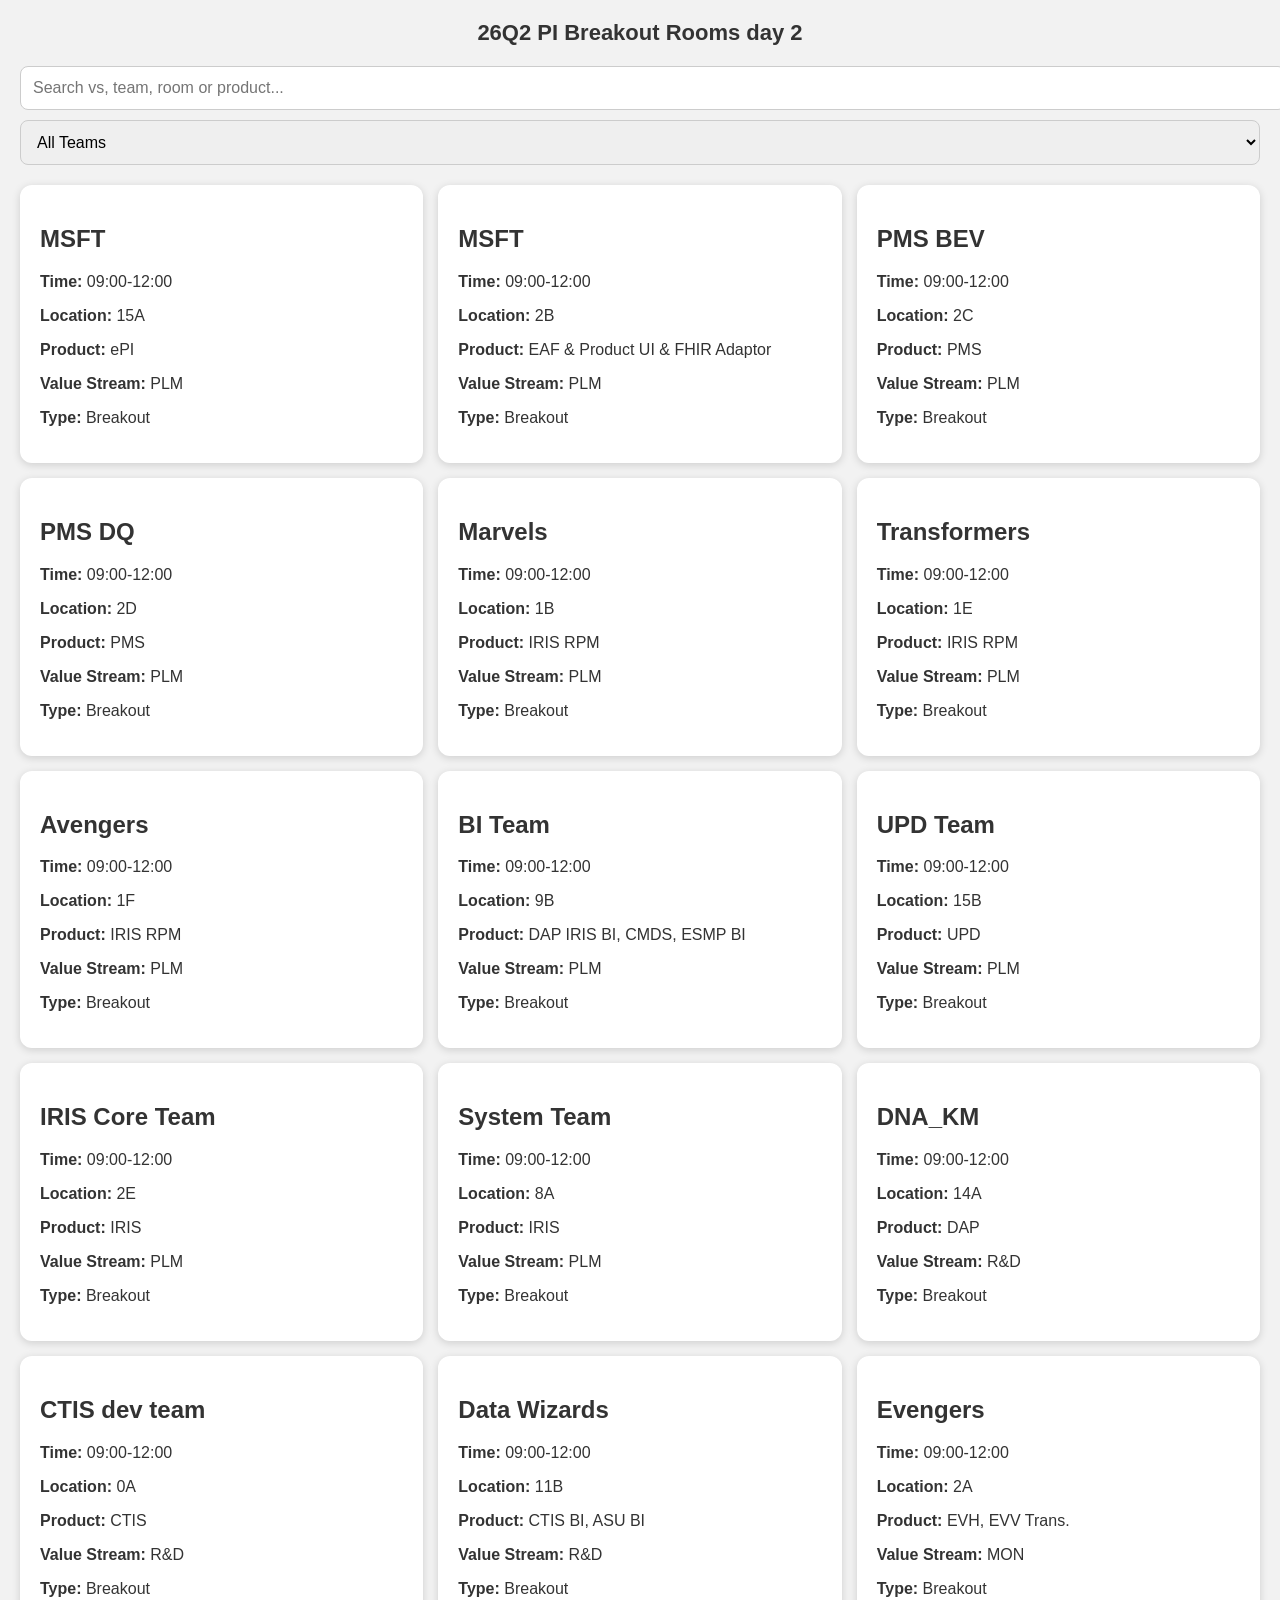
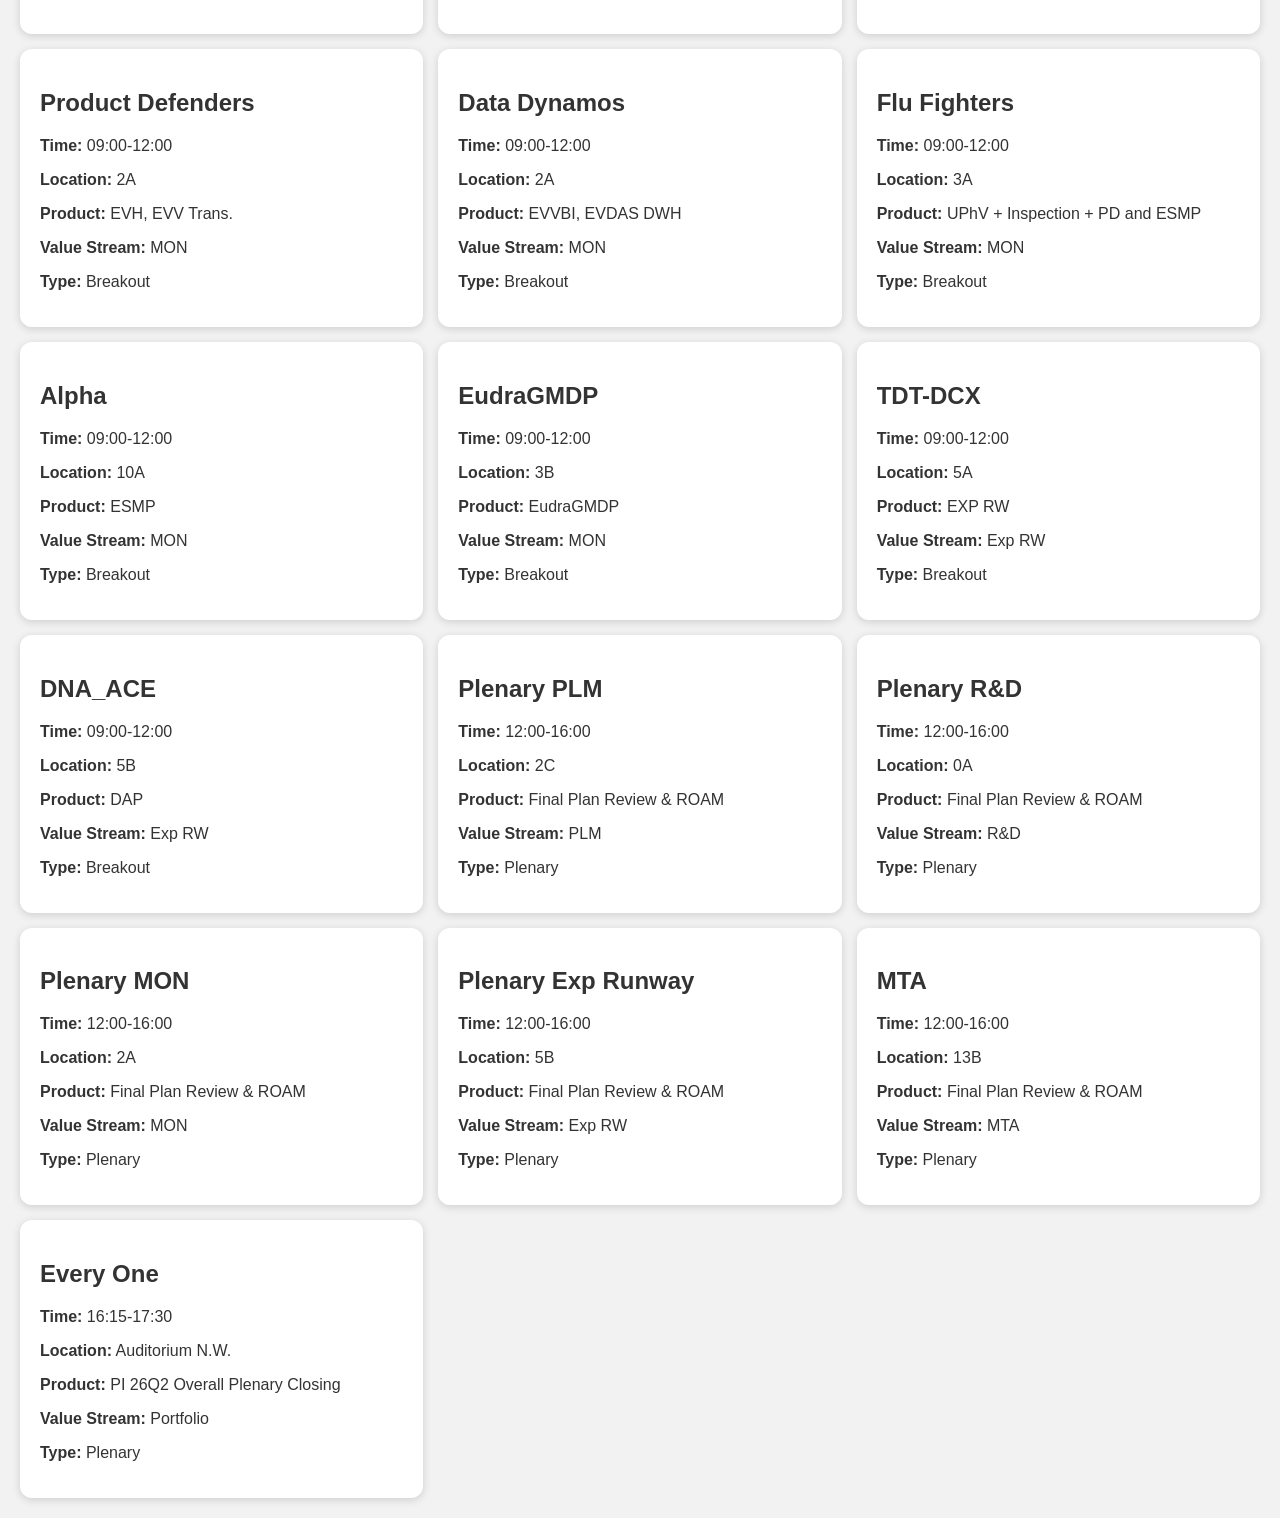
==== index.html @ efa66d66 "Update index.html" ====
<!DOCTYPE html>
<html lang="en">
<head>
  <meta charset="UTF-8" />
  <meta name="viewport" content="width=device-width, initial-scale=1.0" />
  <title>PI Planning Breakout Rooms</title>
  <link rel="stylesheet" href="styles.css" />
</head>
<body>
  <h1>26Q2 PI Breakout Rooms day 2</h1>

  <div class="controls">
    <input id="searchInput" type="text" placeholder="Search vs, team, room or product..." />
    <select id="teamFilter">
      <option value="">All Teams</option>
    </select>
  </div>

  <div id="rooms-container" class="rooms"></div>

  <script src="script.js"></script>
</body>
</html>
---- styles.css ----
body {
  font-family: Arial, sans-serif;
  margin: 20px;
  background: #f2f2f2;
  color: #333;
}

h1 {
  text-align: center;
  margin-bottom: 20px;
  font-size: 22px;
}

/* Controls */
.controls {
  display: flex;
  flex-direction: column;
  gap: 10px;
  margin-bottom: 20px;
}

input, select {
  padding: 12px;
  border-radius: 8px;
  border: 1px solid #ccc;
  font-size: 16px;
  width: 100%;
}

/* Responsive grid */
.rooms {
  display: grid;
  grid-template-columns: 1fr;
  gap: 15px;
}

@media (min-width: 600px) {
  .rooms {
    grid-template-columns: repeat(2, 1fr);
  }
}

@media (min-width: 900px) {
  .rooms {
    grid-template-columns: repeat(3, 1fr);
  }
}

/* Room Card */
.room-card {
  background: white;
  padding: 20px;
  border-radius: 12px;
  box-shadow: 0px 2px 8px rgba(0,0,0,0.15);

  /* Animation setup */
  opacity: 0;
  transform: translateY(10px);
  animation: fadeIn 0.4s ease-out forwards;

  transition: transform 0.25s ease, box-shadow 0.25s ease;
}

/* Hover micro-interaction on desktop */
@media (hover: hover) {
  .room-card:hover {
    transform: translateY(-5px) scale(1.02);
    box-shadow: 0px 6px 18px rgba(0,0,0,0.18);
  }
}

/* Animations */
@keyframes fadeIn {
  to {
    opacity: 1;
    transform: translateY(0);
  }
}

/* Fade out class (JS toggles this) */
.fade-out {
  opacity: 0 !important;
  transform: translateY(10px) !important;
  transition: opacity 0.25s ease-out, transform 0.25s ease-out;
}
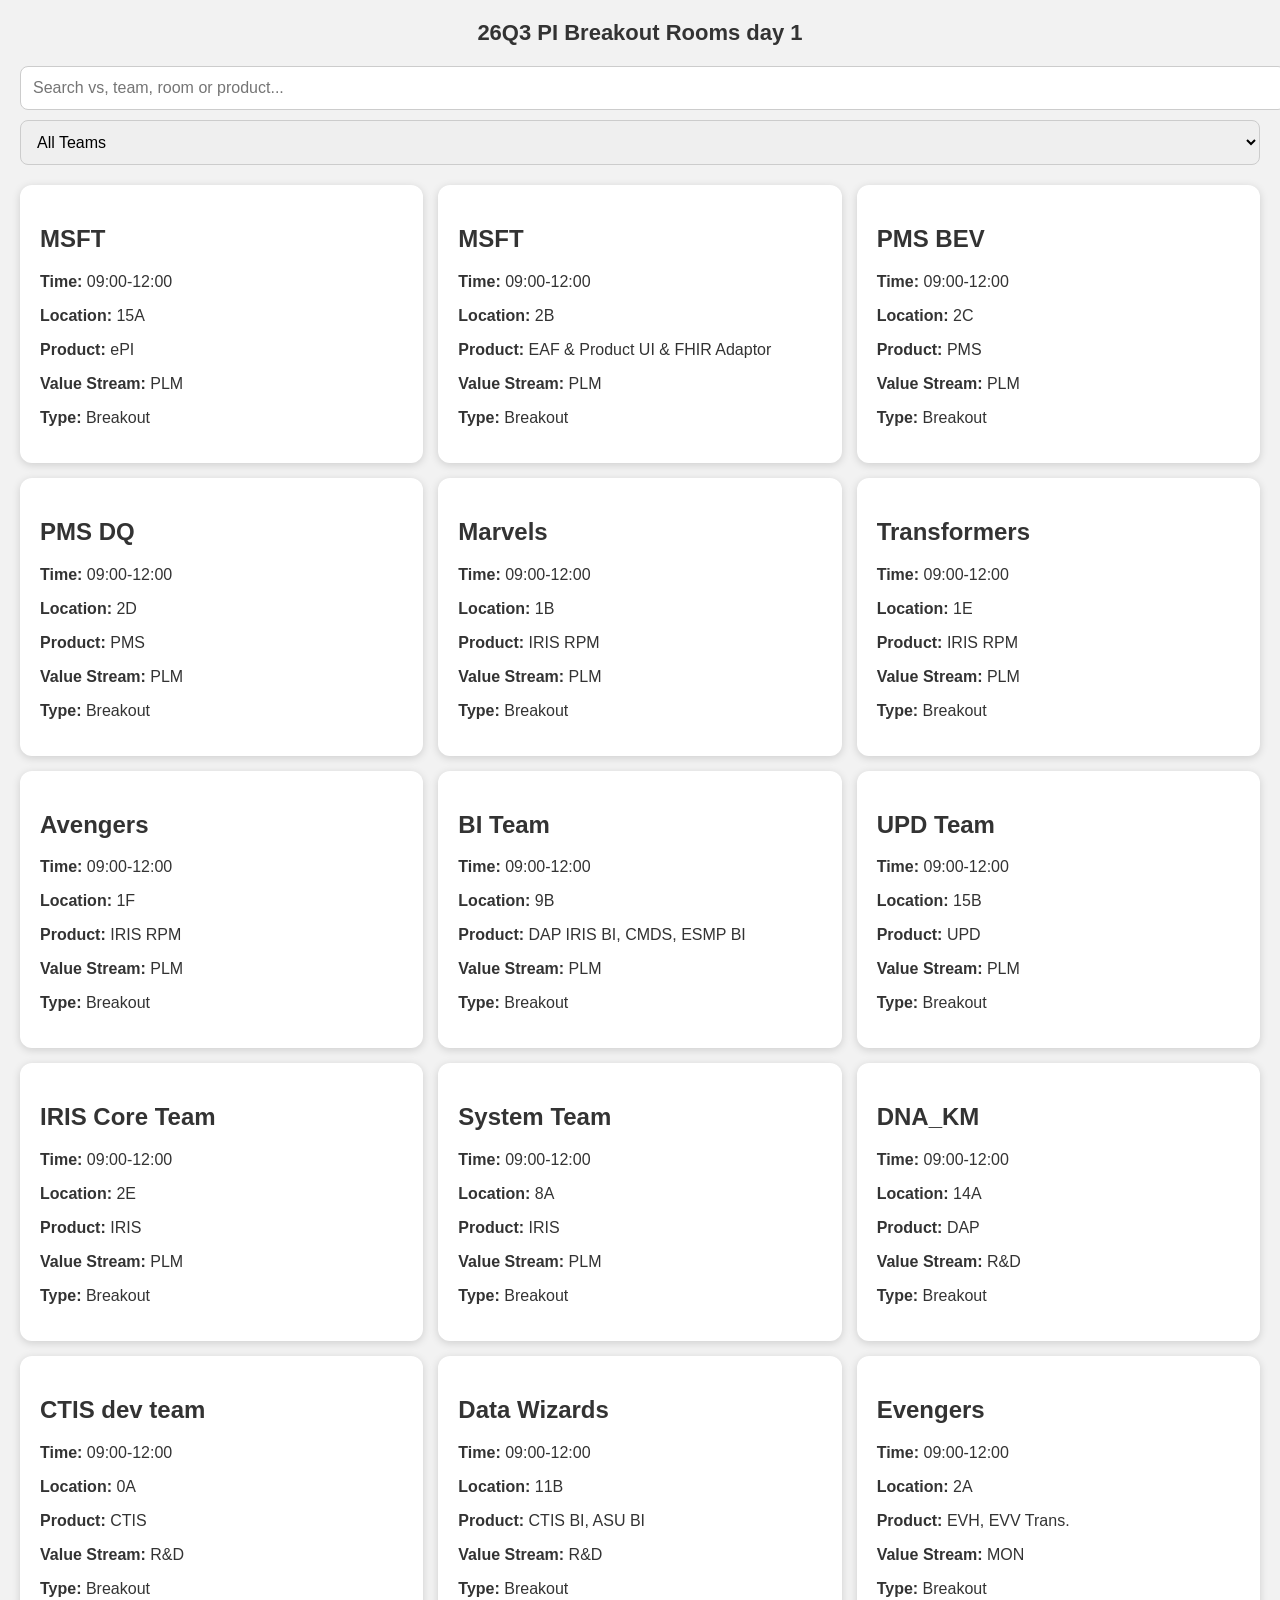
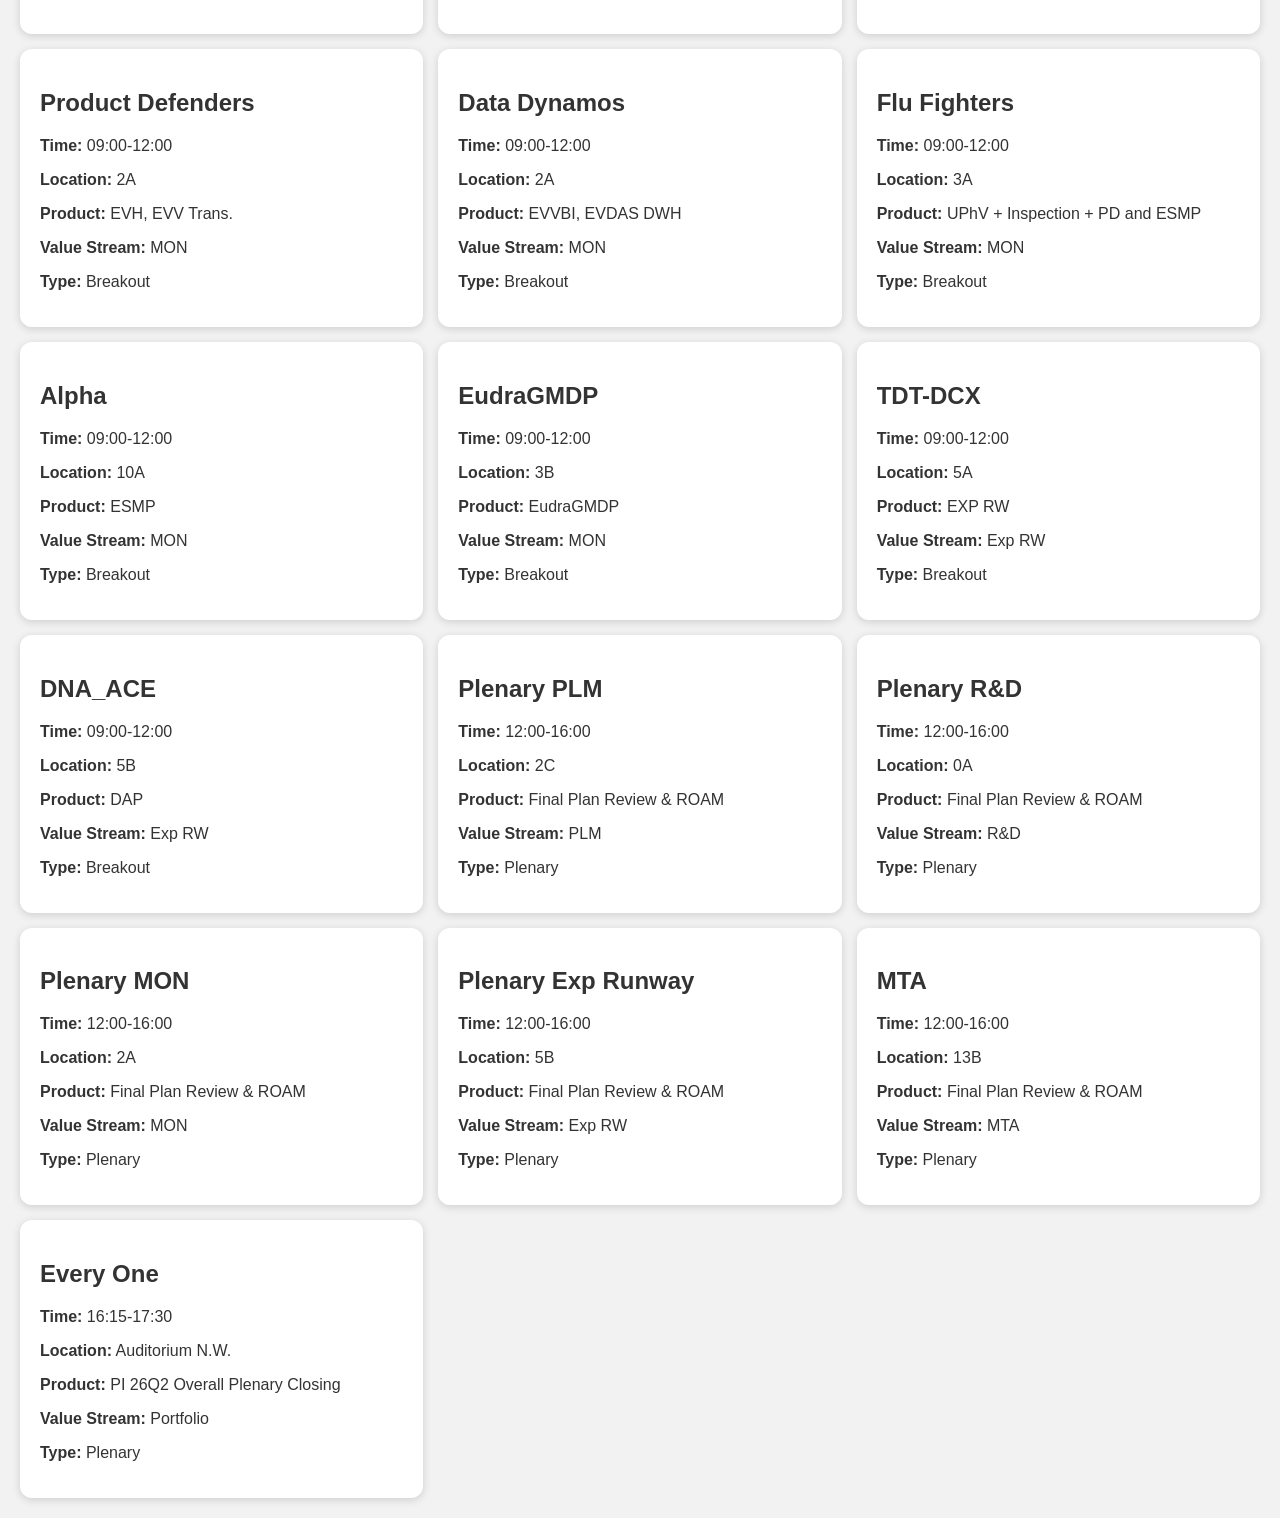
==== commit 30a16ed0: "Update header for PI Breakout Rooms to 26Q3" ====
--- a/index.html
+++ b/index.html
@@ -7,7 +7,7 @@
   <link rel="stylesheet" href="styles.css" />
 </head>
 <body>
-  <h1>26Q2 PI Breakout Rooms day 2</h1>
+  <h1>26Q3 PI Breakout Rooms day 1</h1>
 
   <div class="controls">
     <input id="searchInput" type="text" placeholder="Search vs, team, room or product..." />
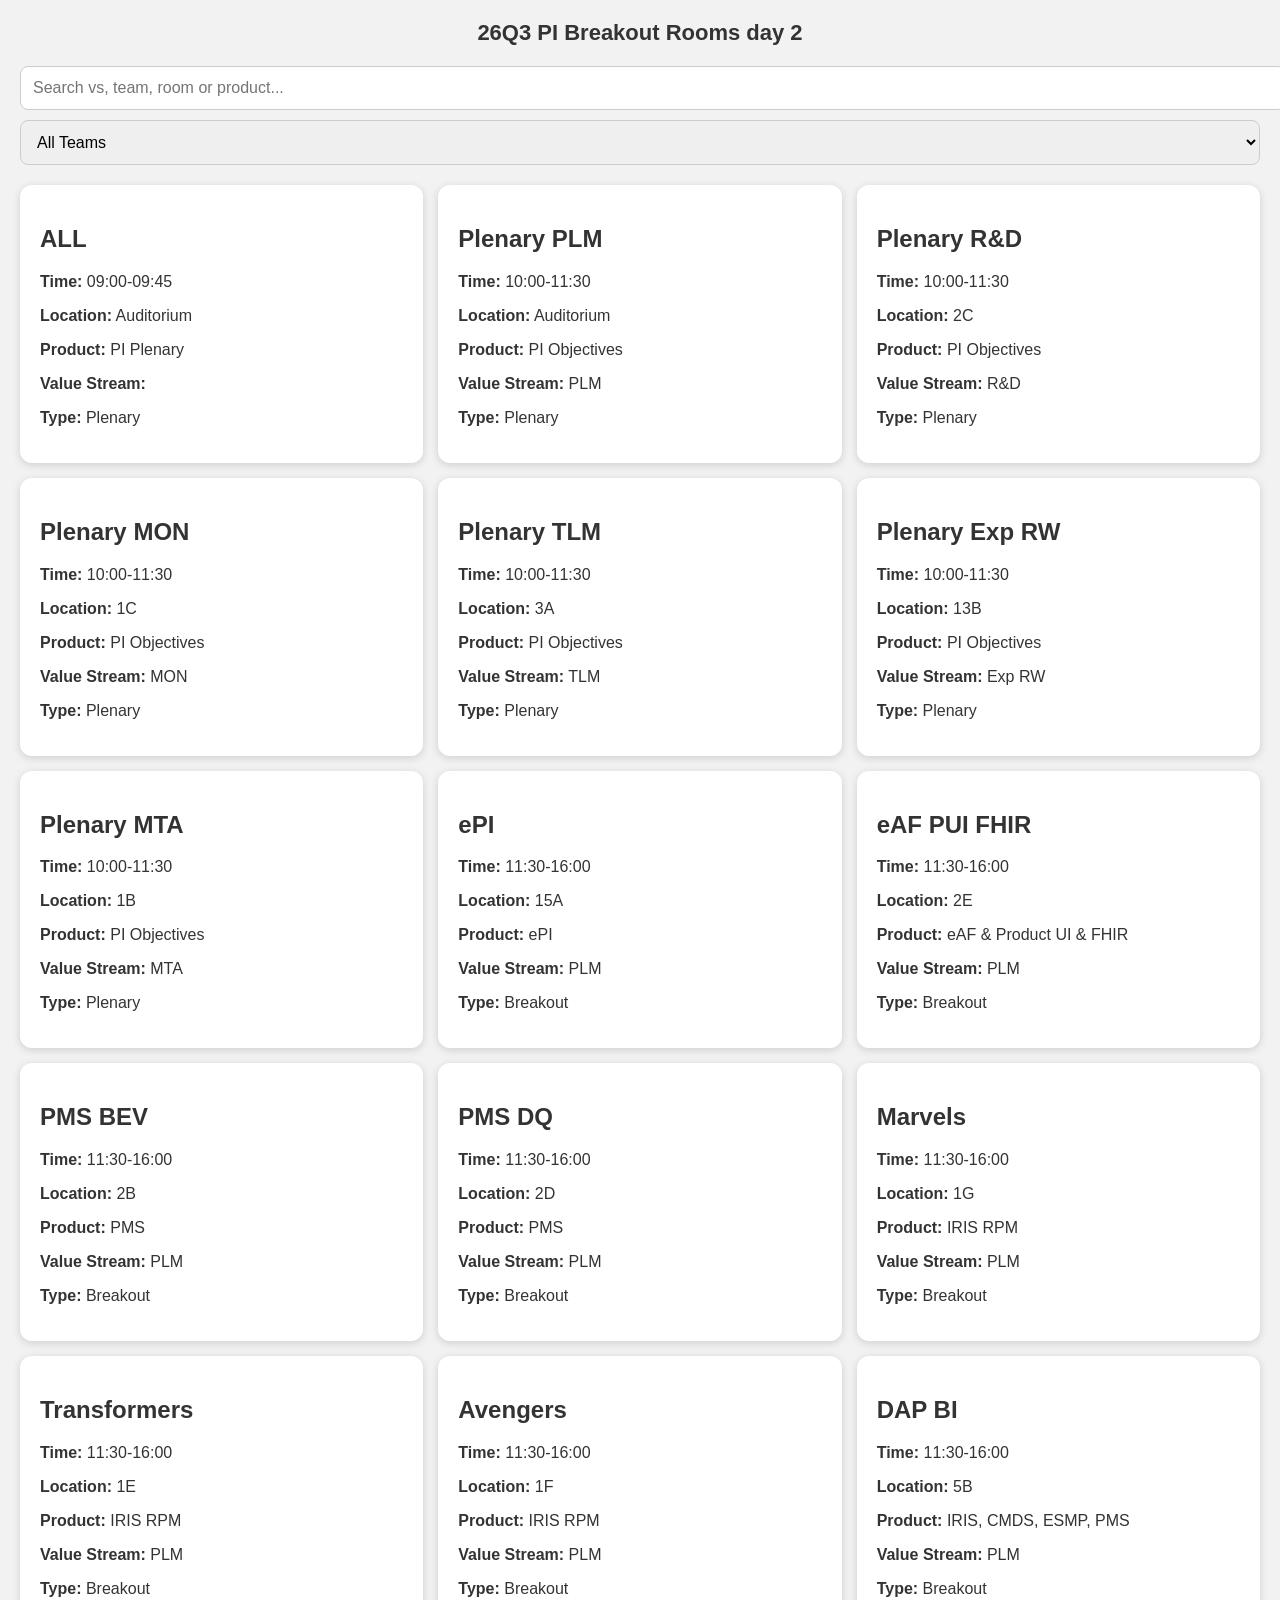
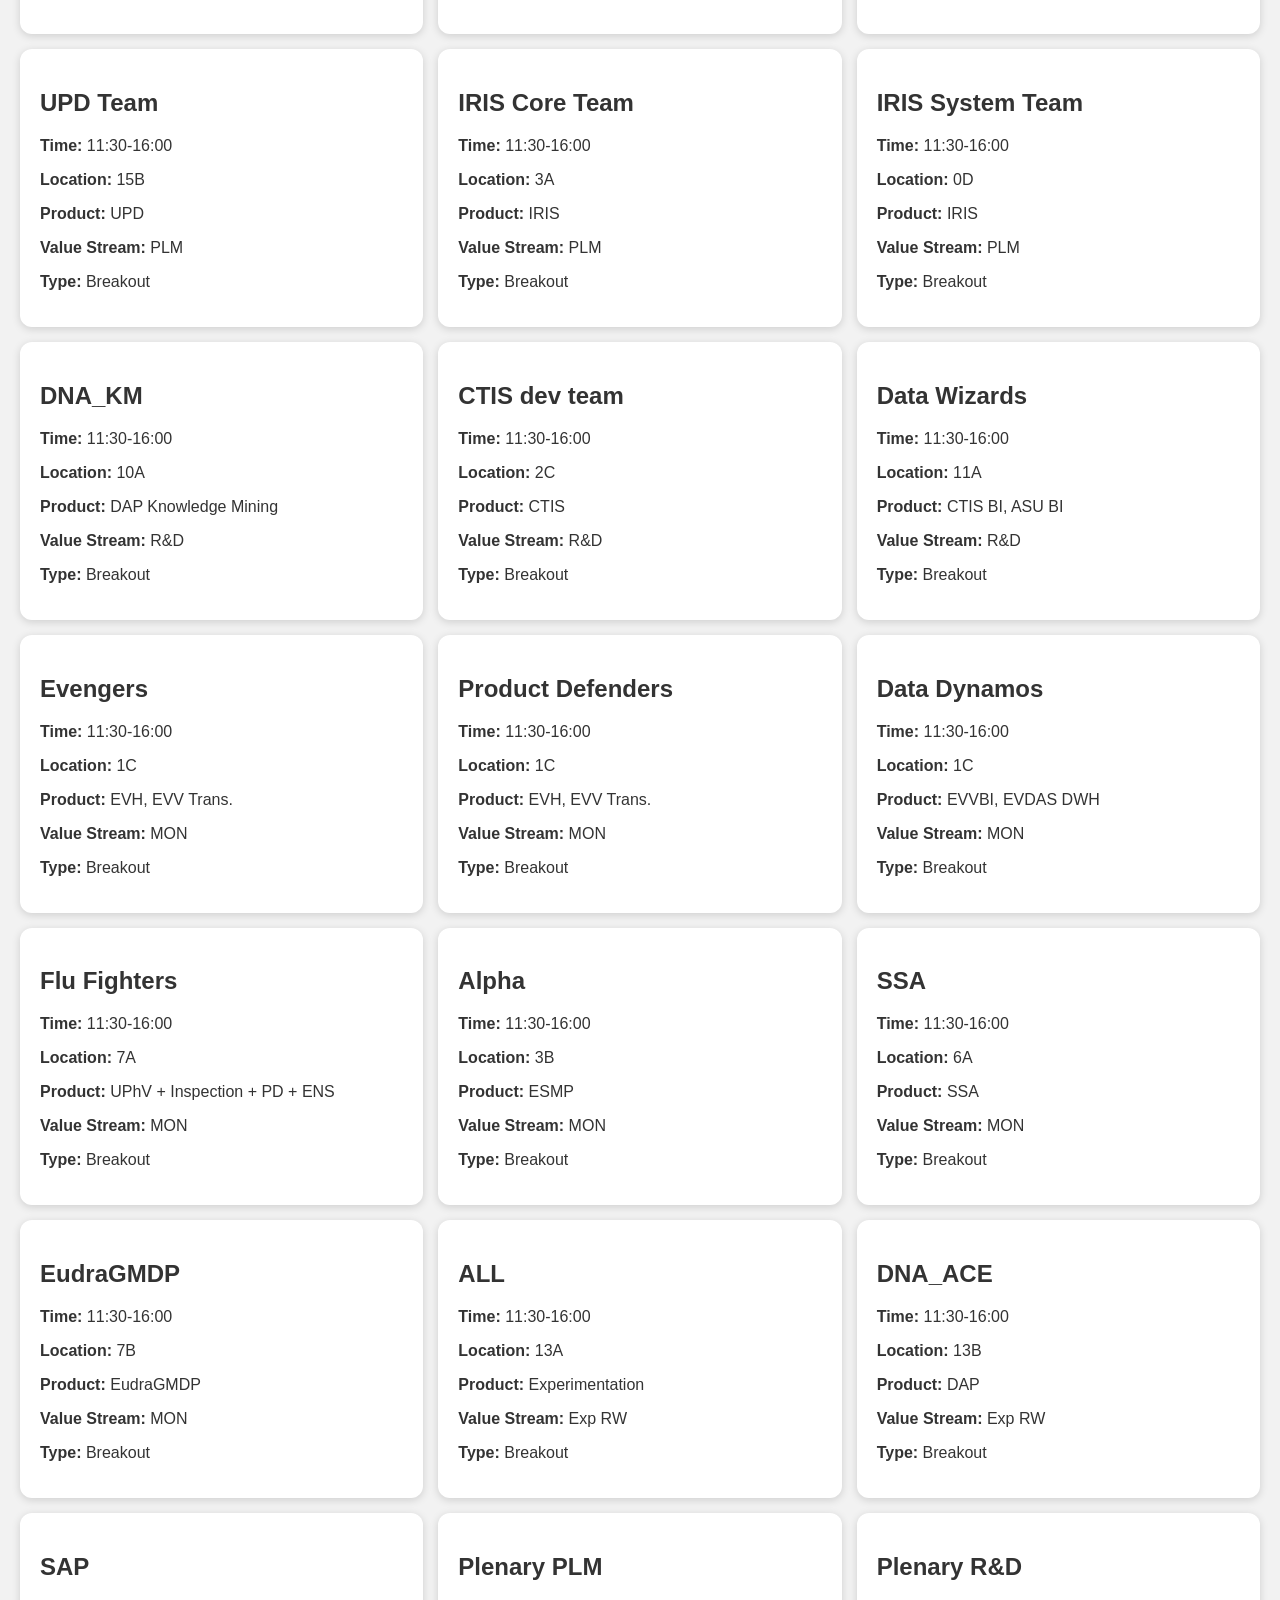
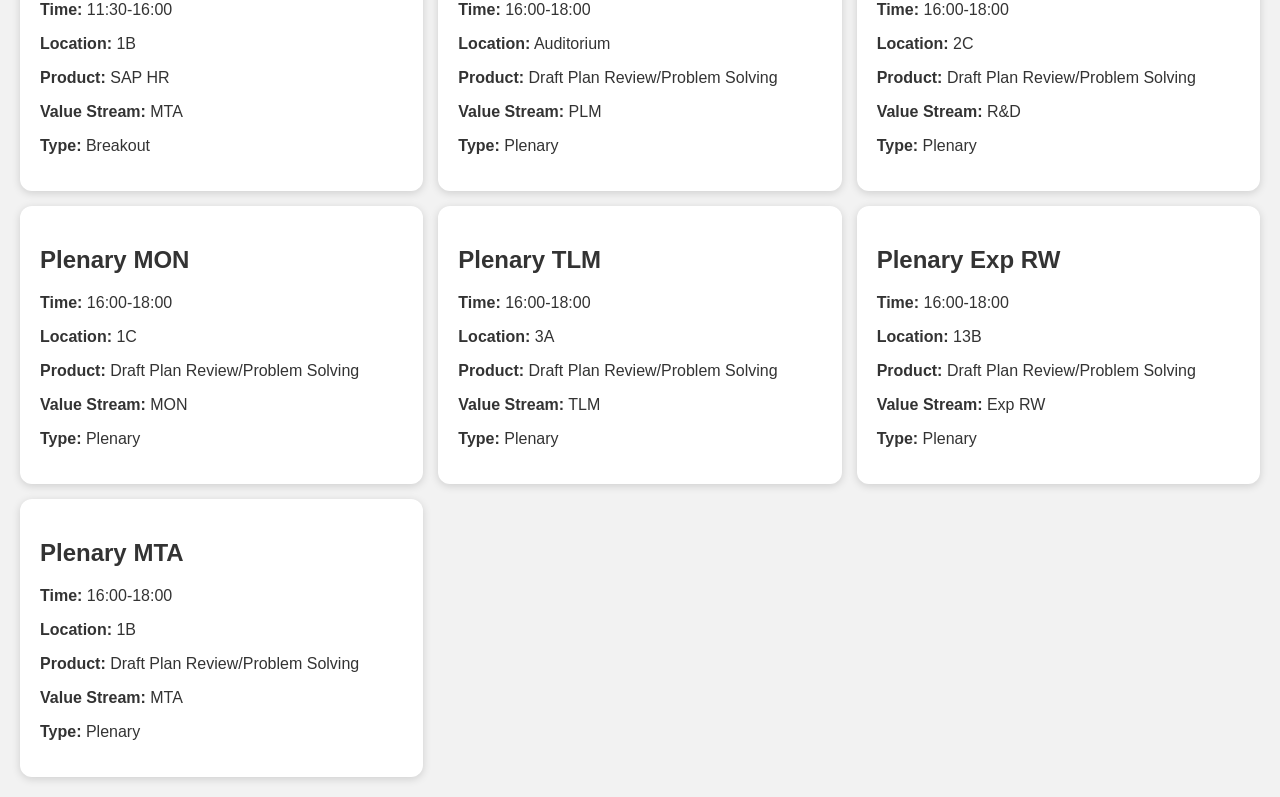
==== commit d824225f: "Update header for day 2 of PI Breakout Rooms" ====
--- a/index.html
+++ b/index.html
@@ -7,7 +7,7 @@
   <link rel="stylesheet" href="styles.css" />
 </head>
 <body>
-  <h1>26Q3 PI Breakout Rooms day 1</h1>
+  <h1>26Q3 PI Breakout Rooms day 2</h1>
 
   <div class="controls">
     <input id="searchInput" type="text" placeholder="Search vs, team, room or product..." />
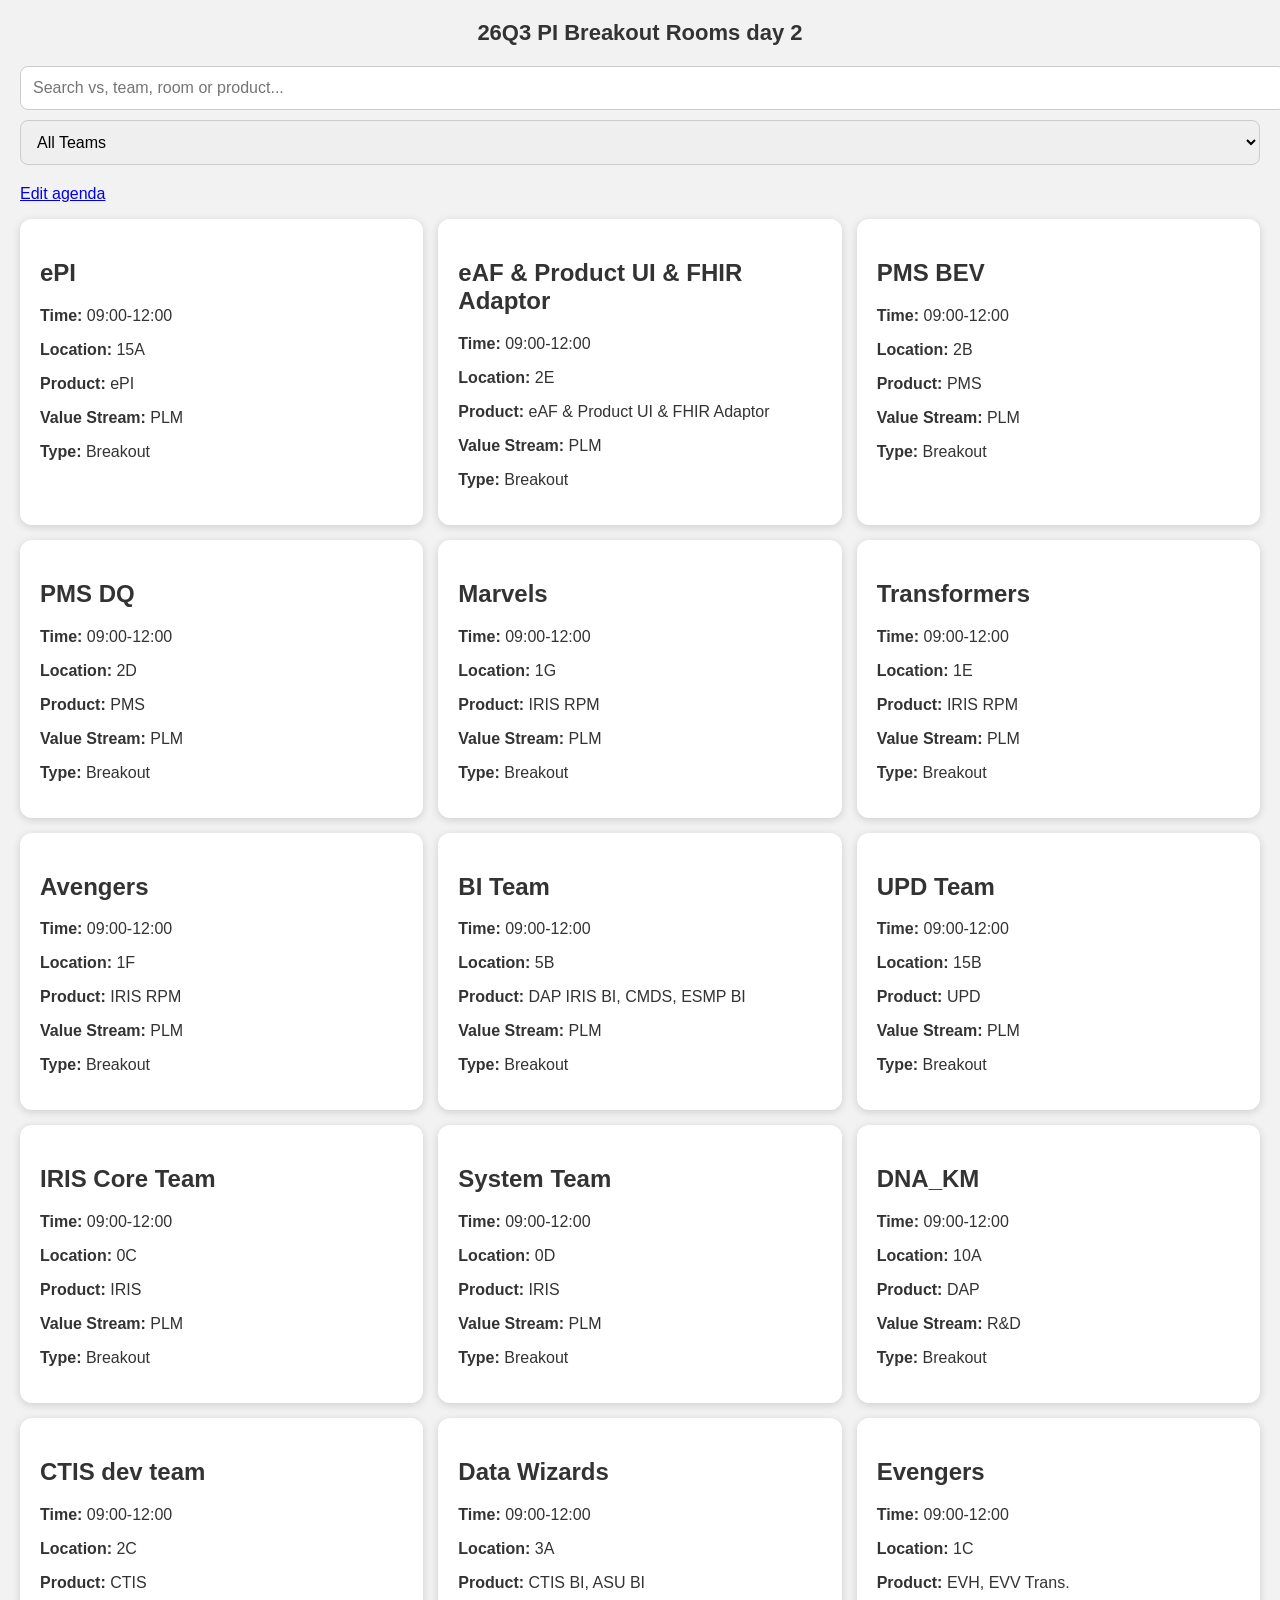
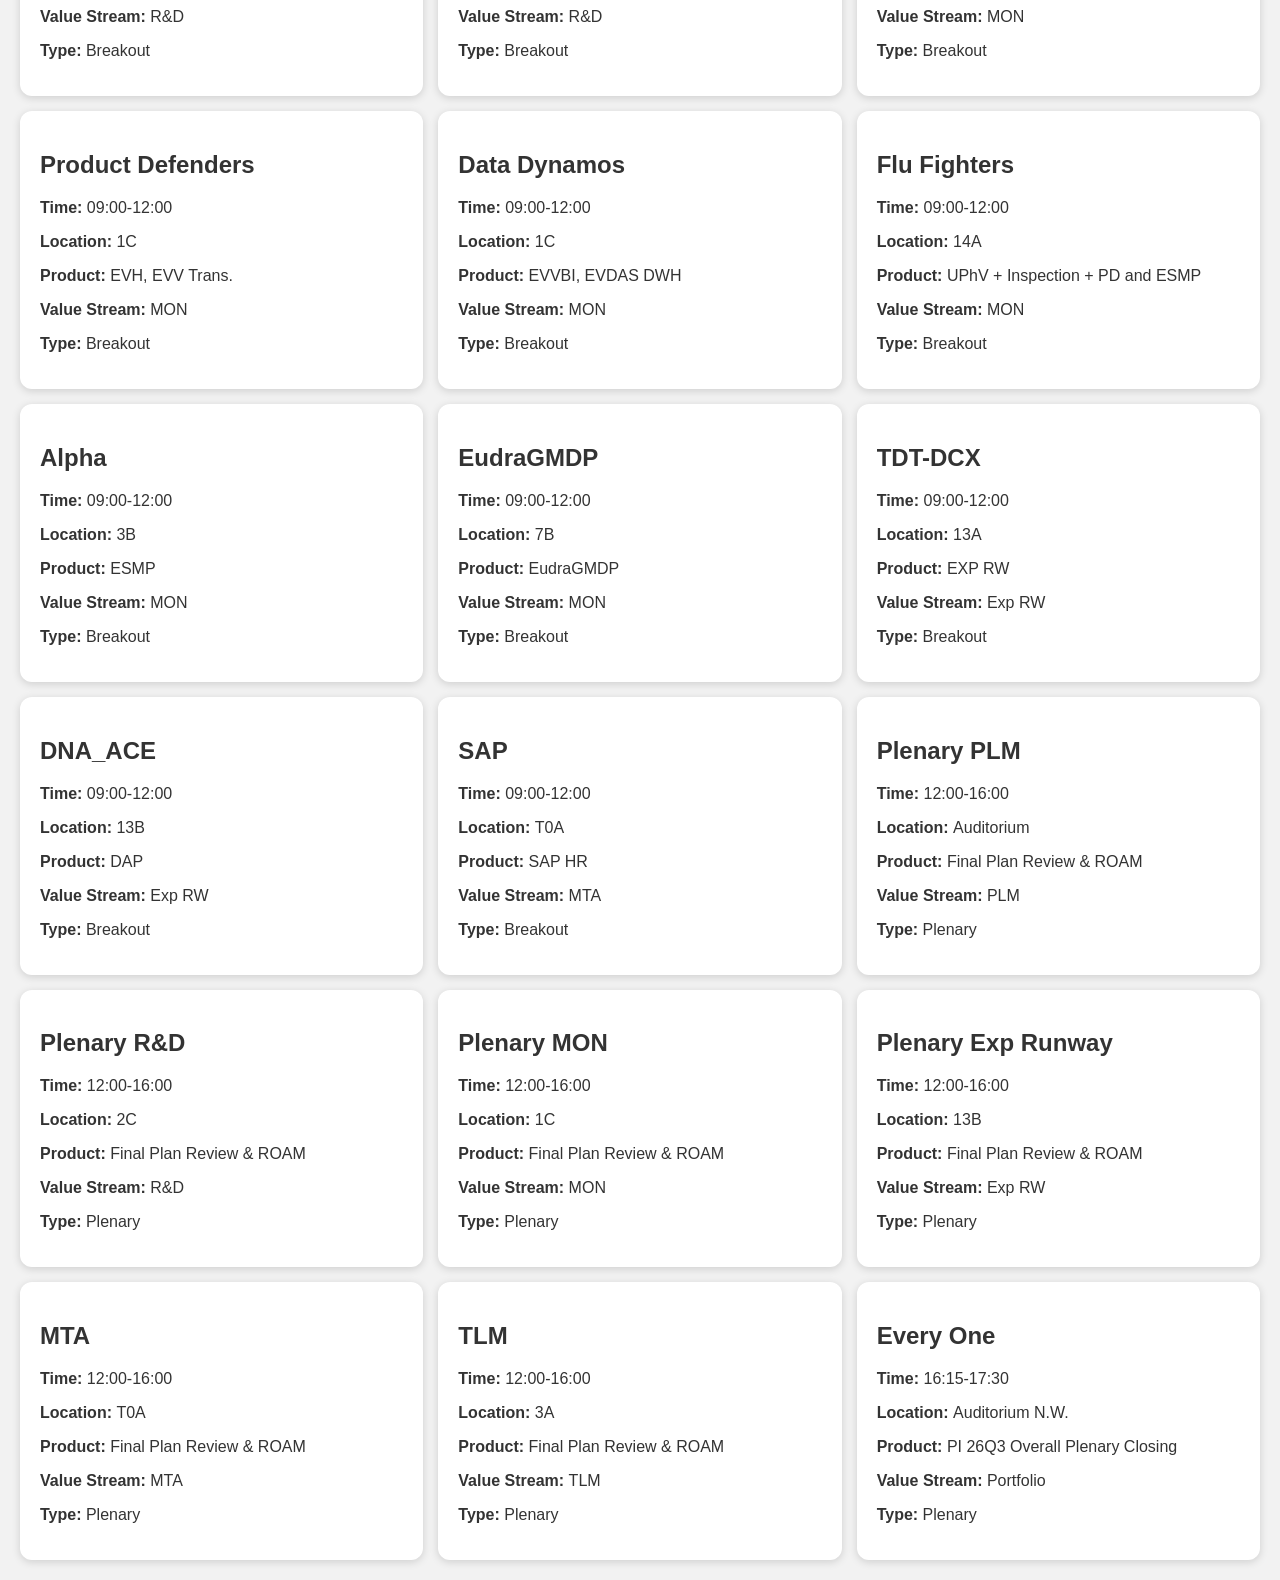
==== commit b14c33b8: "Add browser agenda editor with CSV import and JSON download" ====
--- a/index.html
+++ b/index.html
@@ -16,8 +16,11 @@
     </select>
   </div>
 
+  <p><a href="editor.html">Edit agenda</a></p>
+
   <div id="rooms-container" class="rooms"></div>
 
   <script src="script.js"></script>
 </body>
 </html>
+
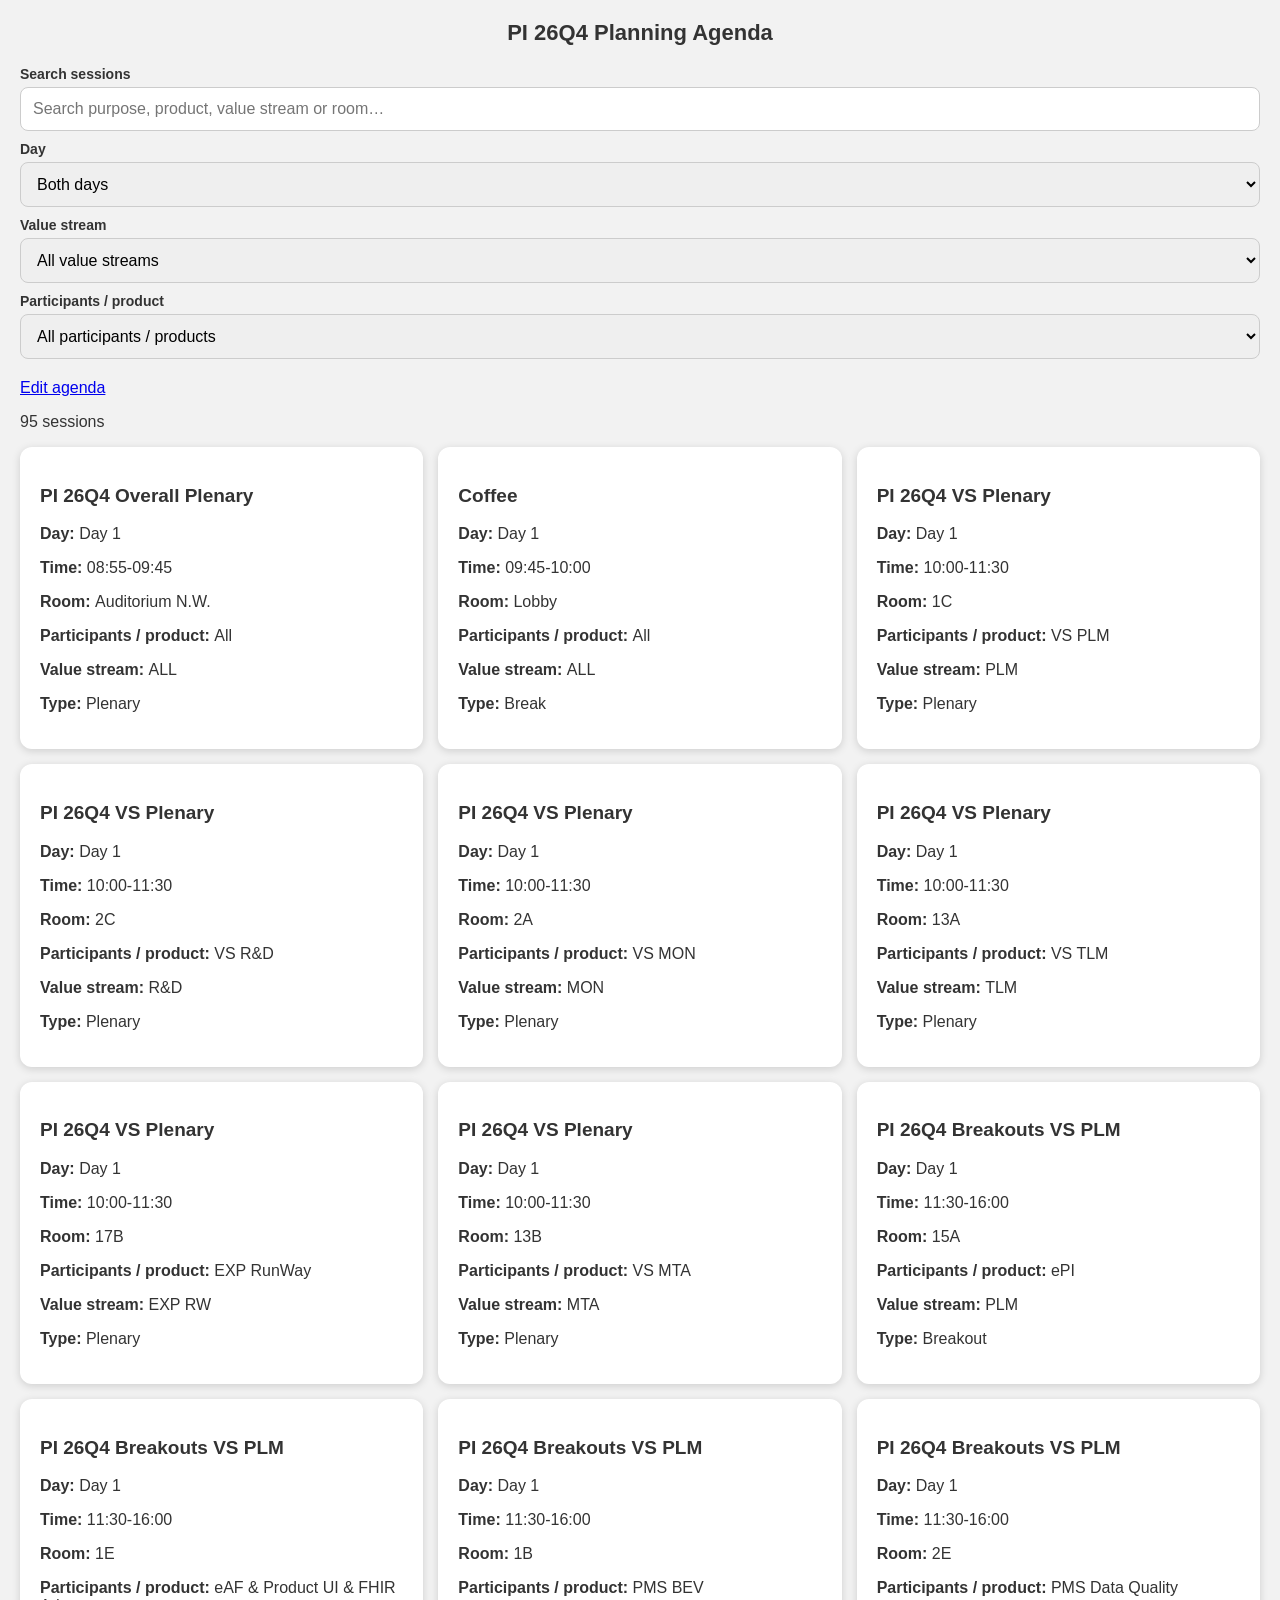
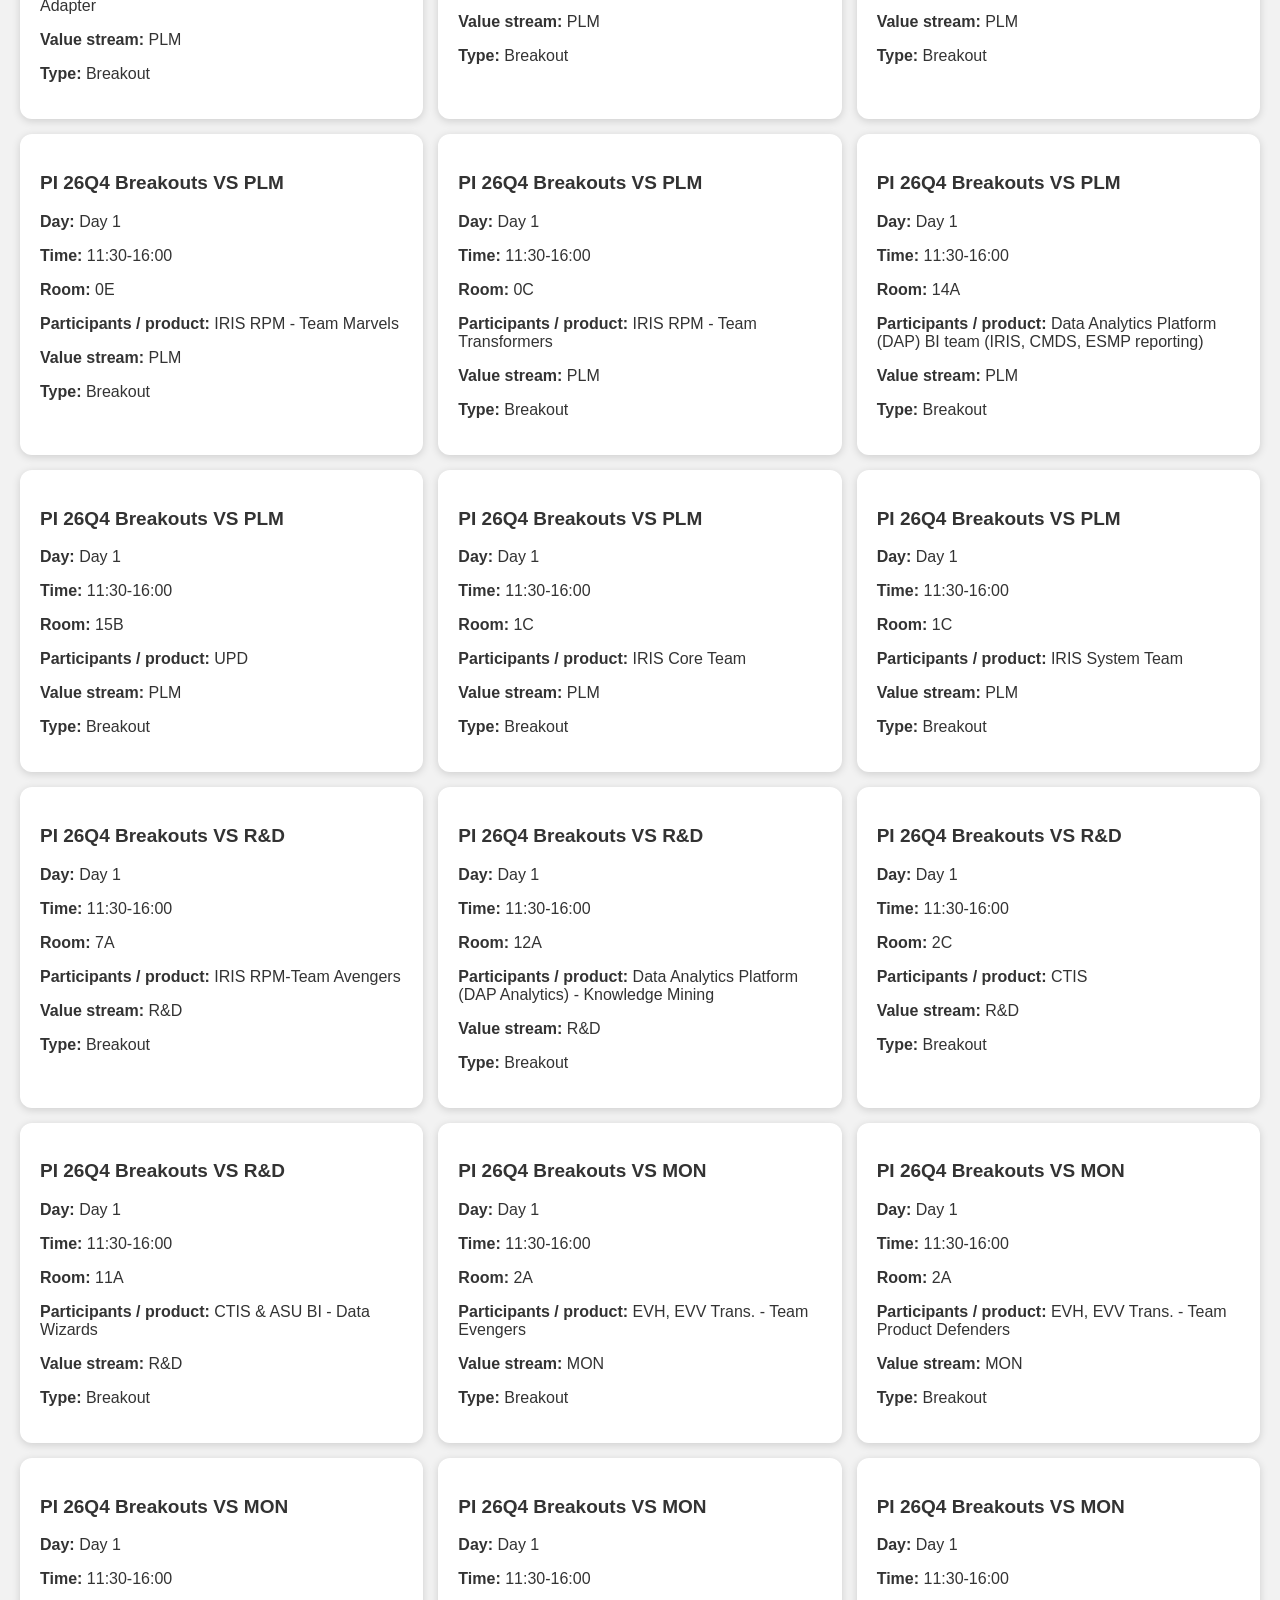
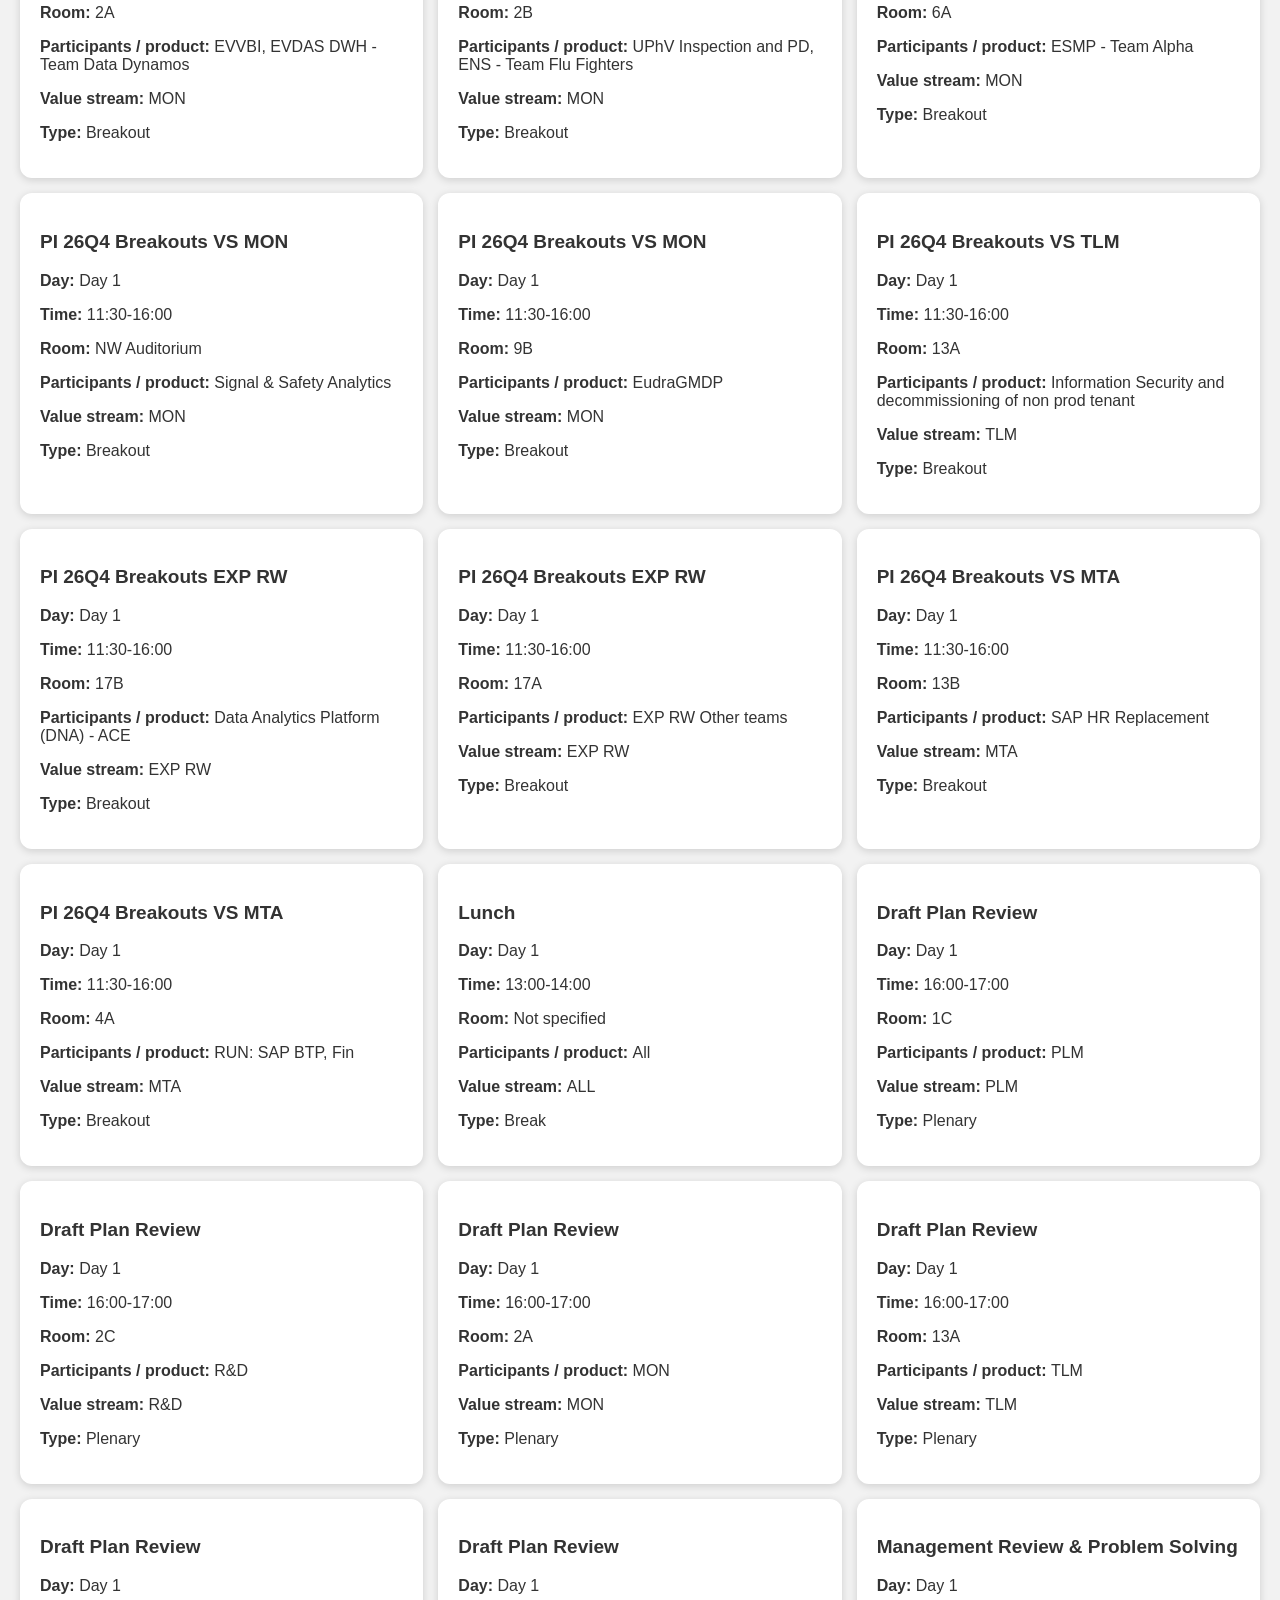
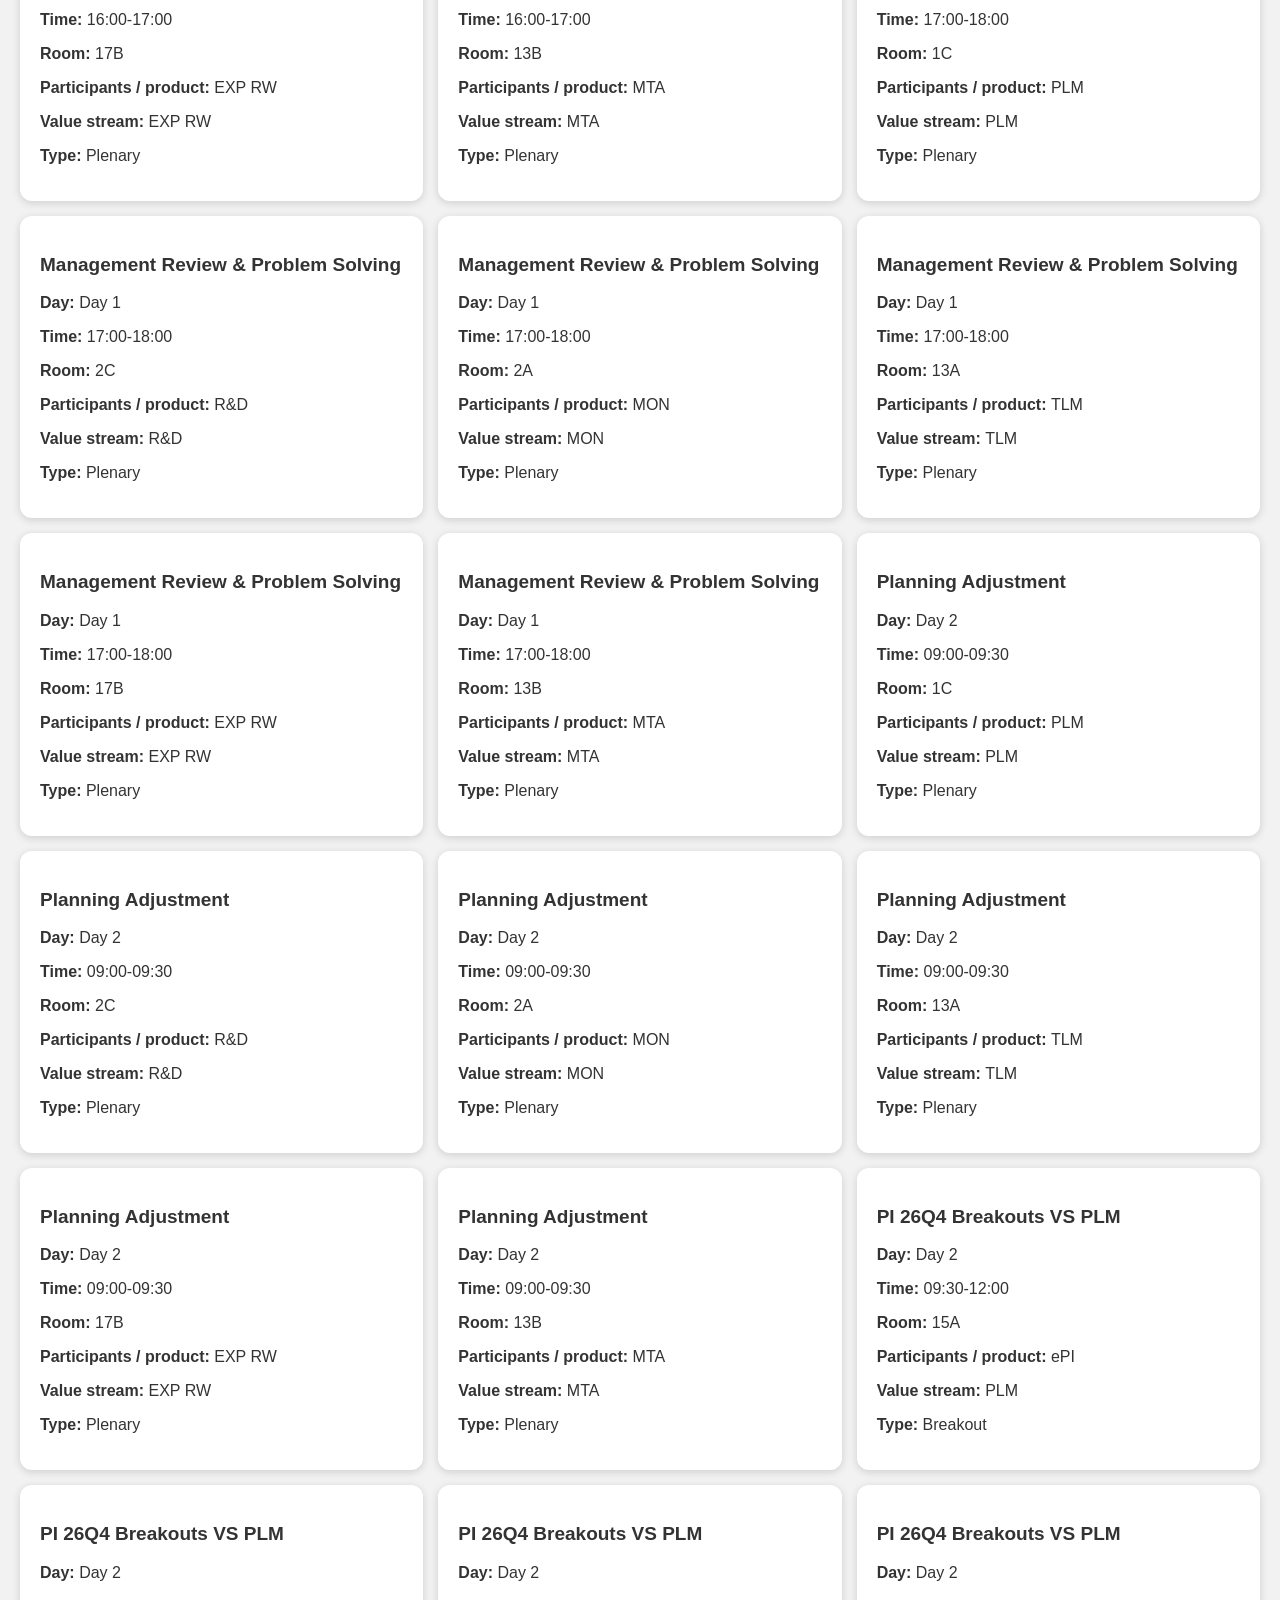
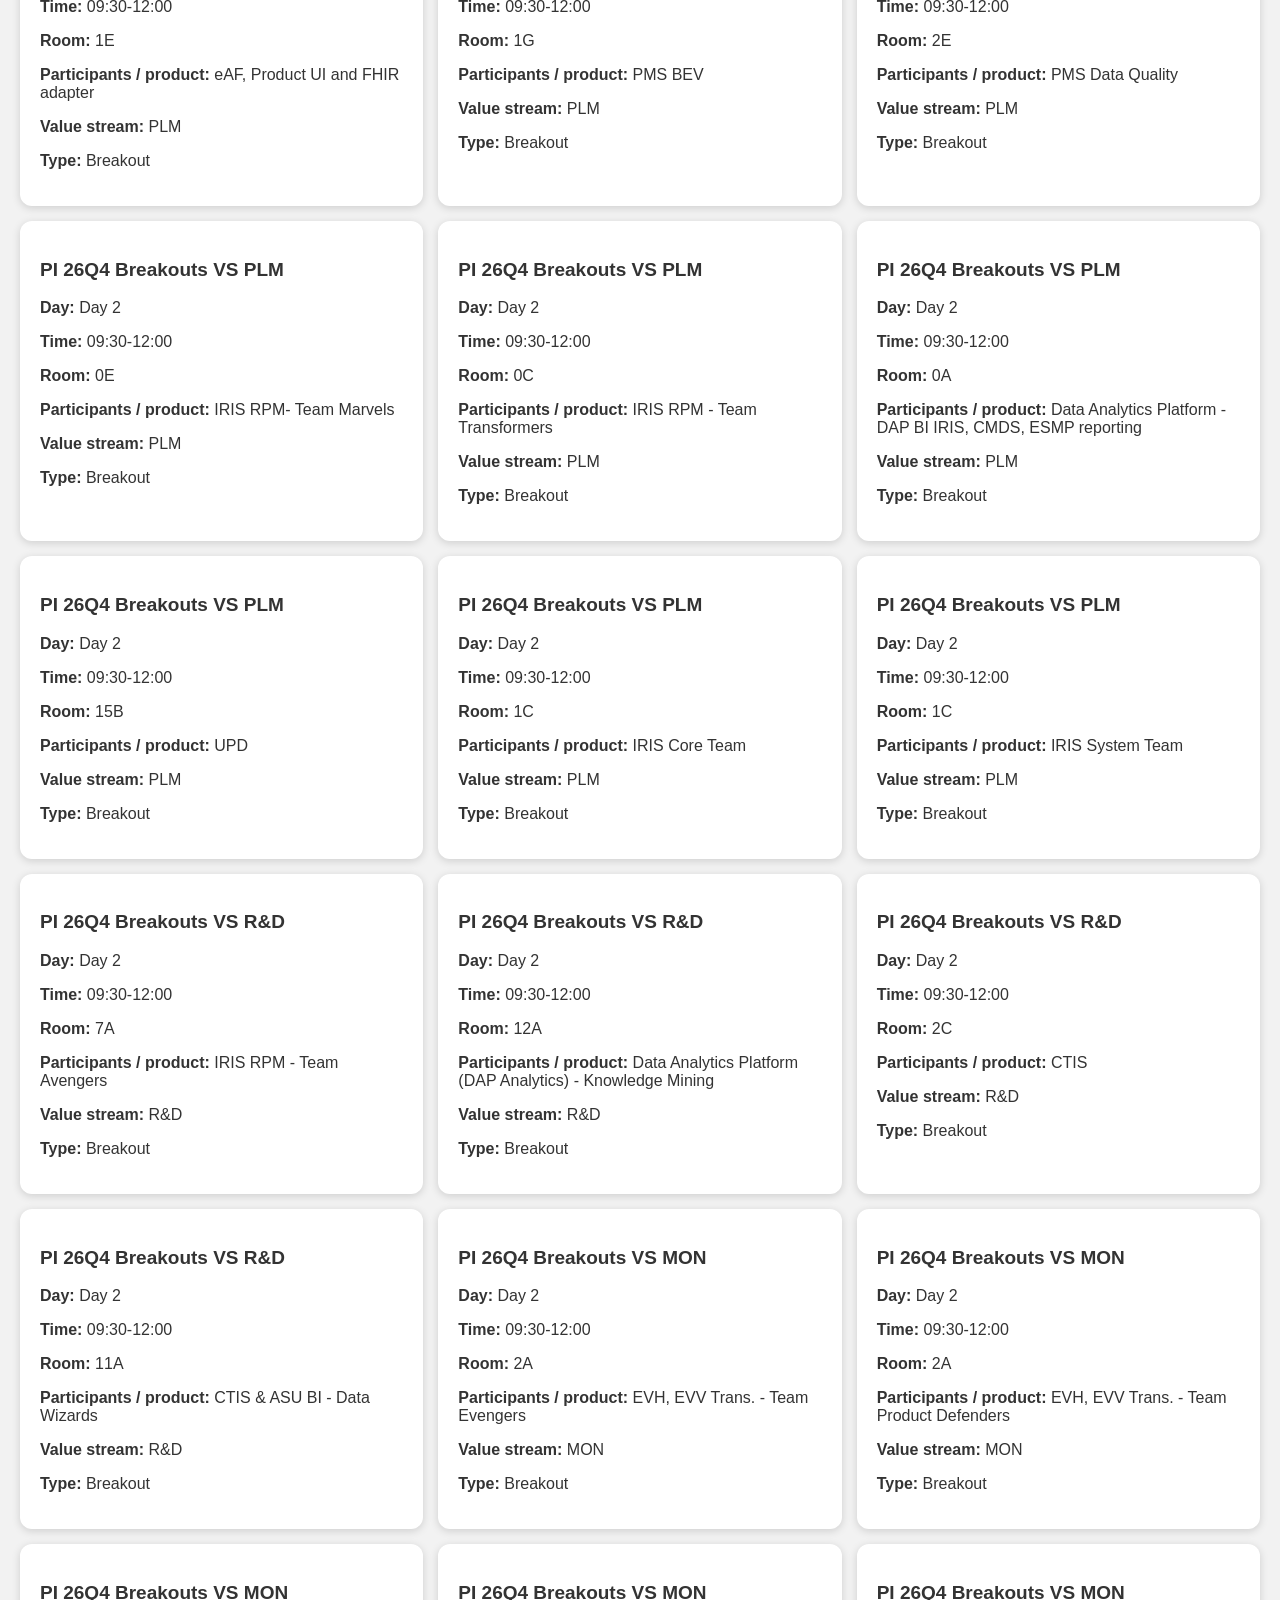
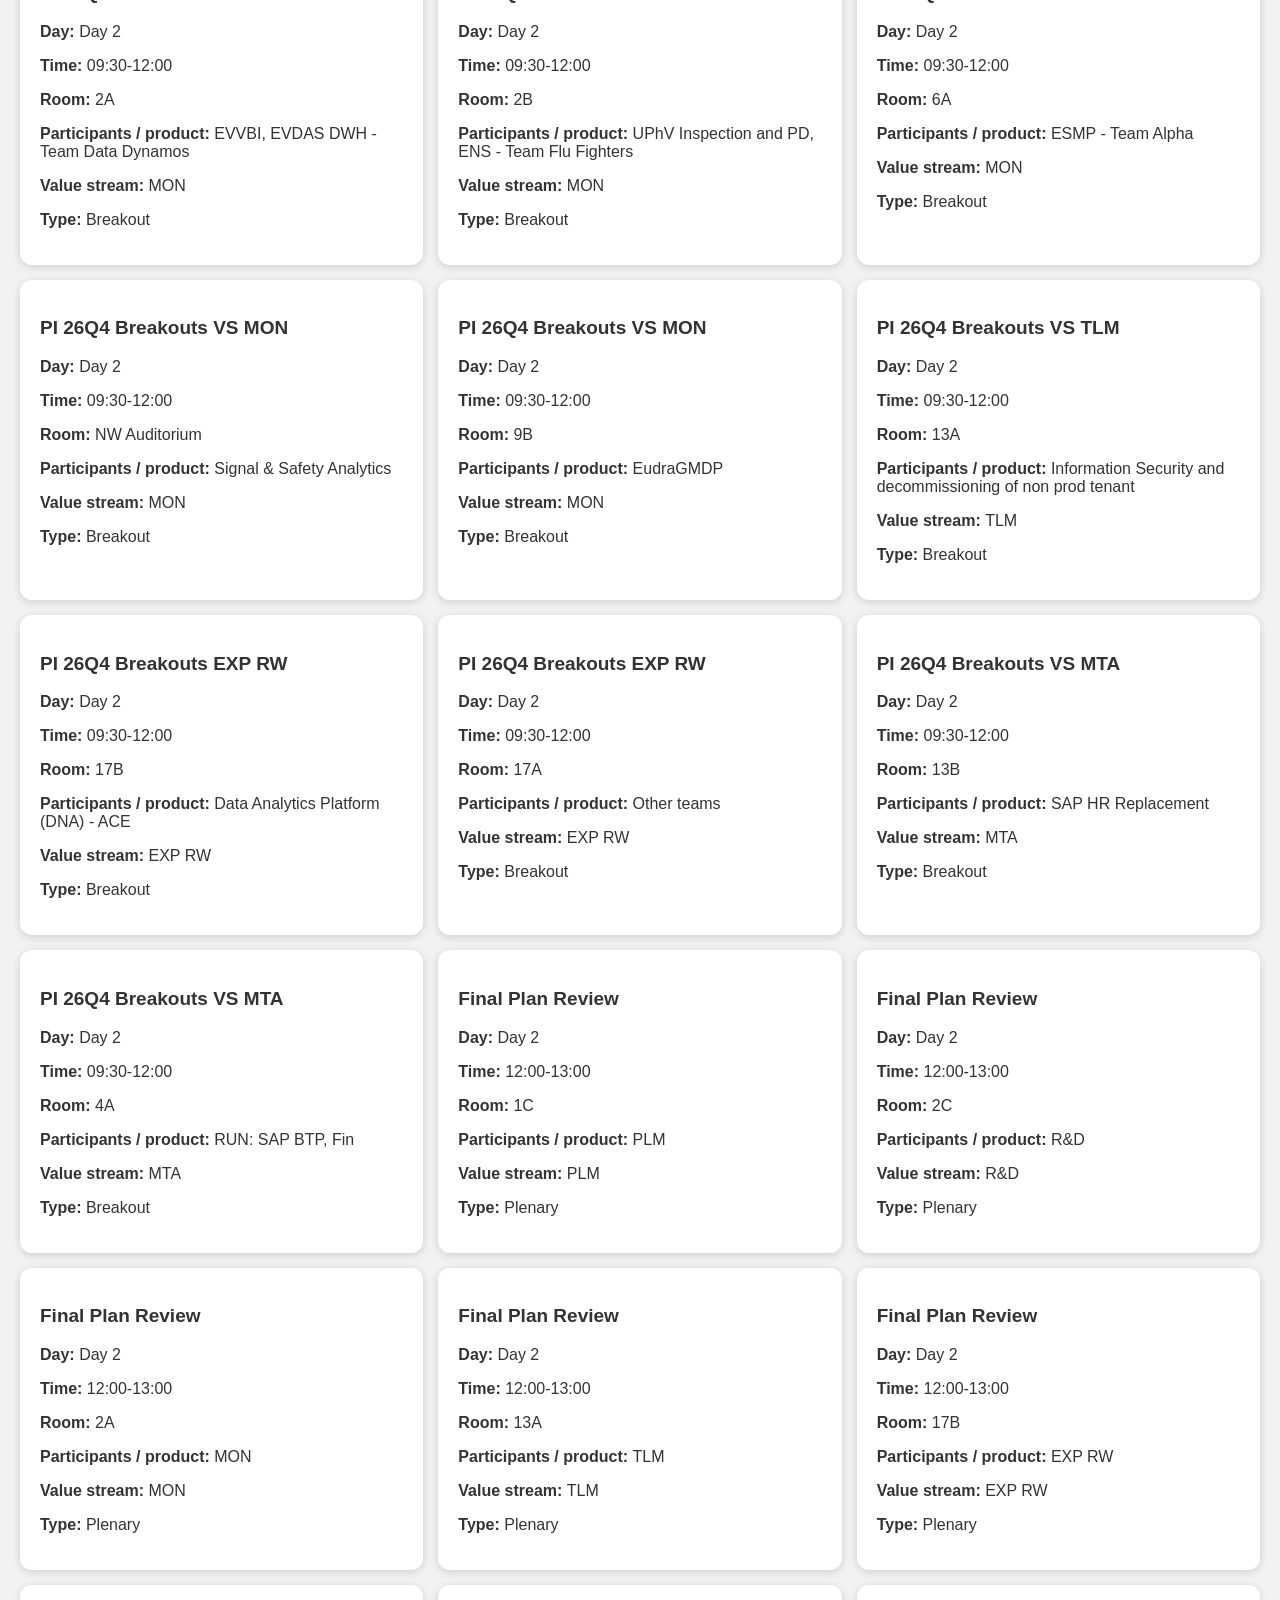
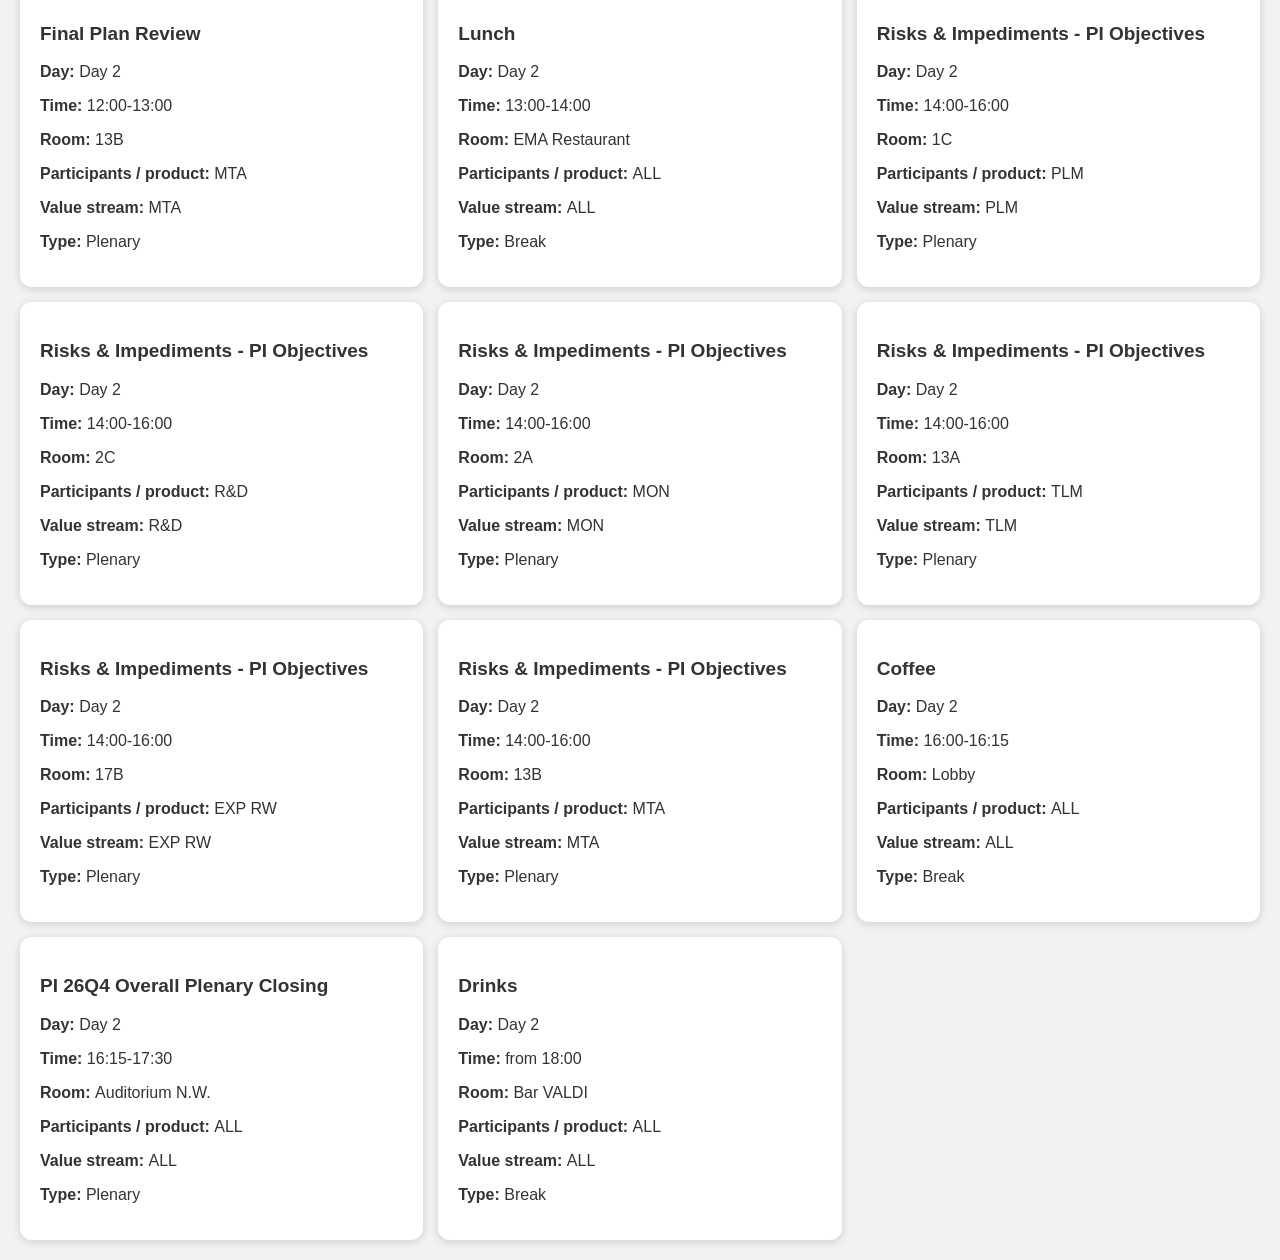
==== commit 234f9adf: "Import EMA Excel programme and support both PI Planning days" ====
--- a/index.html
+++ b/index.html
@@ -1,26 +1,8 @@
 <!DOCTYPE html>
-<html lang="en">
-<head>
-  <meta charset="UTF-8" />
-  <meta name="viewport" content="width=device-width, initial-scale=1.0" />
-  <title>PI Planning Breakout Rooms</title>
-  <link rel="stylesheet" href="styles.css" />
-</head>
-<body>
-  <h1>26Q3 PI Breakout Rooms day 2</h1>
-
-  <div class="controls">
-    <input id="searchInput" type="text" placeholder="Search vs, team, room or product..." />
-    <select id="teamFilter">
-      <option value="">All Teams</option>
-    </select>
-  </div>
-
-  <p><a href="editor.html">Edit agenda</a></p>
-
-  <div id="rooms-container" class="rooms"></div>
-
-  <script src="script.js"></script>
-</body>
-</html>
-
+<html lang="en"><head><meta charset="UTF-8"><meta name="viewport" content="width=device-width,initial-scale=1"><title>PI Planning Agenda</title><link rel="stylesheet" href="styles.css"><script src="script.js" defer></script></head>
+<body><h1 id="title">PI Planning Agenda</h1><p id="notice" hidden role="status"></p>
+<div class="controls"><label>Search sessions<input id="searchInput" type="search" placeholder="Search purpose, product, value stream or room…"></label>
+<label id="dayControl" hidden>Day<select id="dayFilter"><option value="">Both days</option></select></label>
+<label>Value stream<select id="vsFilter"><option value="">All value streams</option></select></label>
+<label>Participants / product<select id="teamFilter"><option value="">All participants / products</option></select></label></div>
+<p><a href="editor.html">Edit agenda</a></p><p id="count" role="status"></p><div id="rooms-container" class="rooms"></div></body></html>
--- a/styles.css
+++ b/styles.css
@@ -83,3 +83,6 @@
   transform: translateY(10px) !important;
   transition: opacity 0.25s ease-out, transform 0.25s ease-out;
 }
+
+*{box-sizing:border-box}#notice{background:#fff4ce;padding:14px;border-left:4px solid #b67700}.controls label{display:block;font-size:14px;font-weight:bold}.controls input,.controls select{display:block;margin-top:5px}h2{font-size:19px;line-height:1.4}.room-card p{overflow-wrap:anywhere;white-space:pre-line}
+[hidden]{display:none!important}
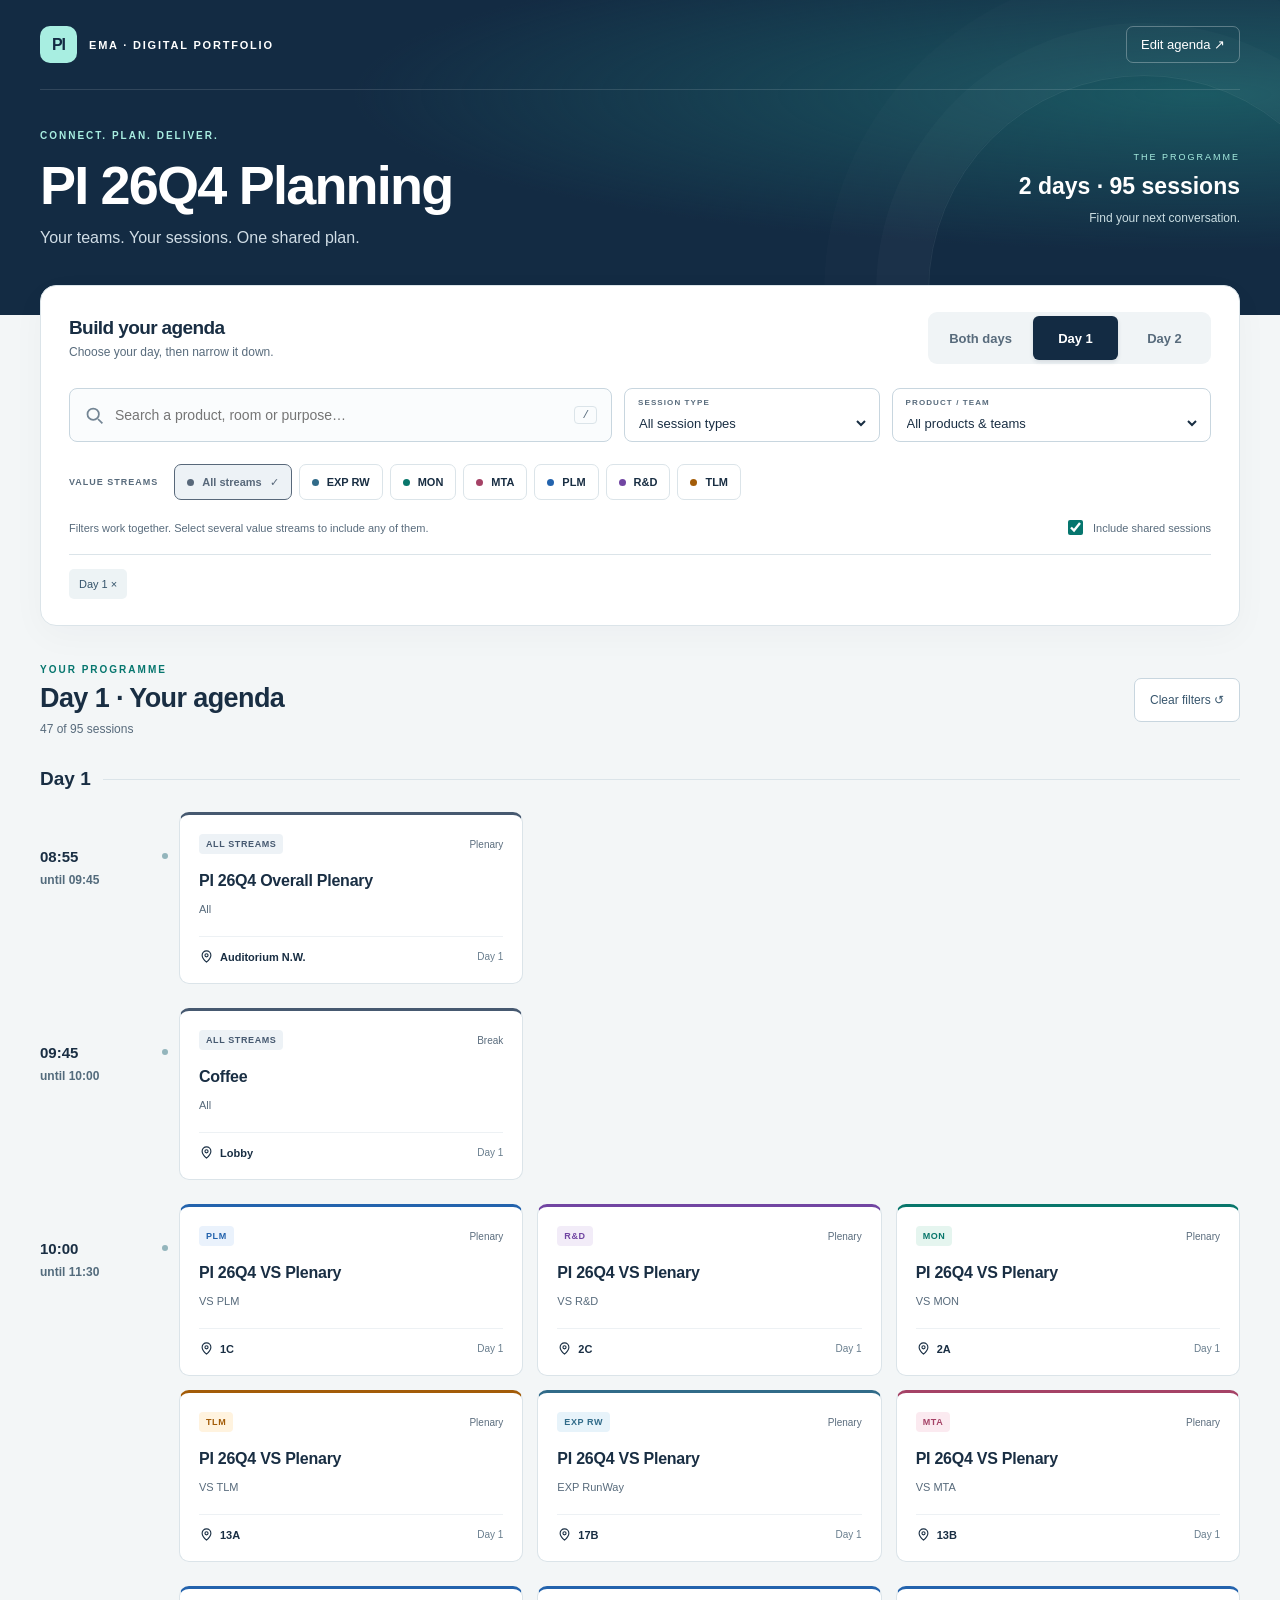
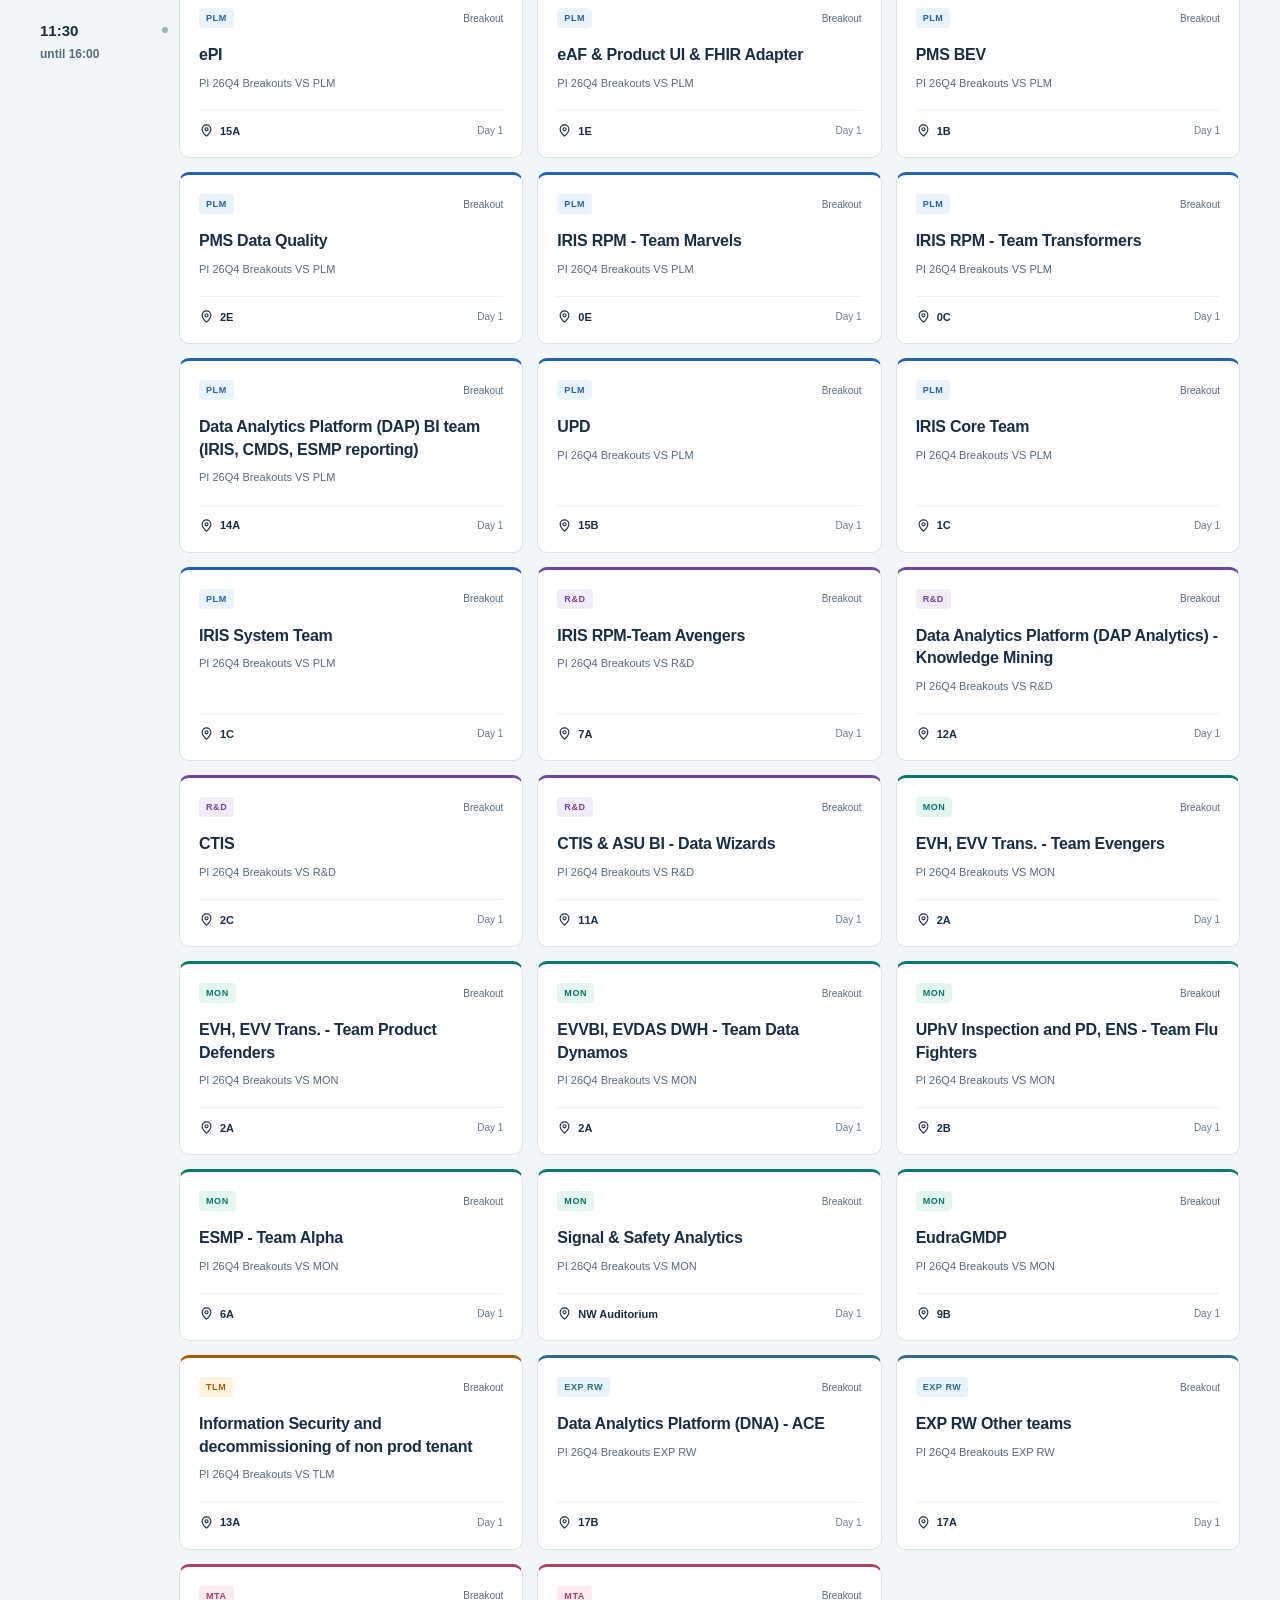
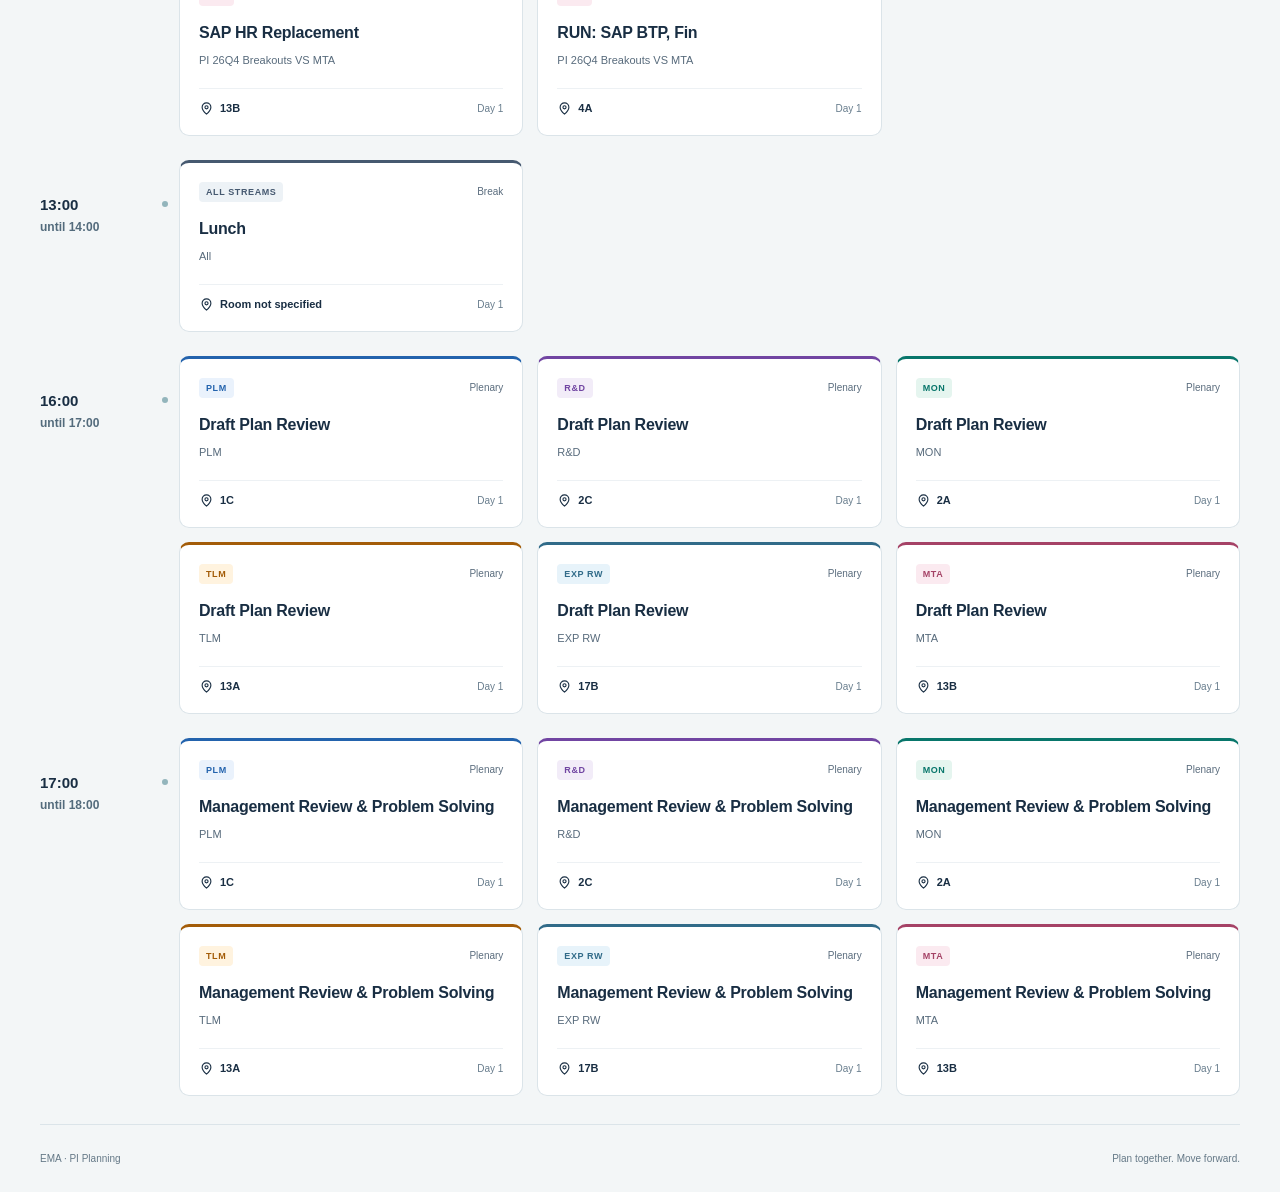
==== commit 3920c694: "Redesign agenda with colour-coded timeline and combined filters" ====
--- a/index.html
+++ b/index.html
@@ -1,8 +1,16 @@
-<!DOCTYPE html>
-<html lang="en"><head><meta charset="UTF-8"><meta name="viewport" content="width=device-width,initial-scale=1"><title>PI Planning Agenda</title><link rel="stylesheet" href="styles.css"><script src="script.js" defer></script></head>
-<body><h1 id="title">PI Planning Agenda</h1><p id="notice" hidden role="status"></p>
-<div class="controls"><label>Search sessions<input id="searchInput" type="search" placeholder="Search purpose, product, value stream or room…"></label>
-<label id="dayControl" hidden>Day<select id="dayFilter"><option value="">Both days</option></select></label>
-<label>Value stream<select id="vsFilter"><option value="">All value streams</option></select></label>
-<label>Participants / product<select id="teamFilter"><option value="">All participants / products</option></select></label></div>
-<p><a href="editor.html">Edit agenda</a></p><p id="count" role="status"></p><div id="rooms-container" class="rooms"></div></body></html>
+<!doctype html>
+<html lang="en">
+<head><meta charset="utf-8"><meta name="viewport" content="width=device-width,initial-scale=1"><meta name="theme-color" content="#132b43"><title>PI Planning Agenda</title><link rel="stylesheet" href="styles.css?v=2"><script src="agenda-filters.js" defer></script><script src="script.js?v=2" defer></script></head>
+<body>
+<a class="skip-link" href="#agenda">Skip to agenda</a>
+<header class="hero"><div class="hero-inner"><div class="topbar"><span class="brand"><span class="brand-mark" aria-hidden="true">PI</span> EMA · DIGITAL PORTFOLIO</span><a class="editor-link" href="editor.html">Edit agenda <span aria-hidden="true">↗</span></a></div><div class="hero-content"><div><p class="eyebrow">CONNECT. PLAN. DELIVER.</p><h1 id="title">PI Planning</h1><p class="intro">Your teams. Your sessions. One shared plan.</p></div><div class="event-meta"><span class="event-label">THE PROGRAMME</span><strong id="total">Loading agenda…</strong><span>Find your next conversation.</span></div></div></div></header>
+<main class="page"><p id="notice" class="notice" hidden role="status"></p>
+<section class="finder" aria-label="Find sessions"><div class="finder-top"><div><h2>Build your agenda</h2><p>Choose your day, then narrow it down.</p></div><div id="dayTabs" class="day-tabs" role="group" aria-label="Day"></div></div>
+<div class="search-row"><label class="search-box"><span class="sr-only">Search sessions</span><svg aria-hidden="true" width="21" height="21" viewBox="0 0 24 24" fill="none" stroke="currentColor" stroke-width="2"><circle cx="10.5" cy="10.5" r="6.5"/><path d="m16 16 5 5"/></svg><input id="searchInput" type="search" placeholder="Search a product, room or purpose…" autocomplete="off"><kbd aria-hidden="true">/</kbd></label><label class="select-box"><span>SESSION TYPE</span><select id="typeFilter"><option value="">All session types</option></select></label><label class="select-box product-select"><span>PRODUCT / TEAM</span><select id="productFilter"><option value="">All products & teams</option></select></label></div>
+<div class="stream-row"><span class="filter-label">VALUE STREAMS</span><div id="streamFilters" class="stream-filters" role="group" aria-label="Value streams; choose one or more"></div></div>
+<div class="filter-footer"><p id="filterHint">Filters work together. Select several value streams to include any of them.</p><label class="shared-control"><input id="includeShared" type="checkbox" checked> Include shared sessions</label></div>
+<div id="activeFilters" class="active-filters" aria-label="Active filters"></div>
+</section>
+<section id="agenda" aria-labelledby="agendaTitle" tabindex="-1"><div class="results-header"><div><p class="eyebrow teal">YOUR PROGRAMME</p><h2 id="agendaTitle">The agenda</h2><p id="count" role="status" aria-live="polite">Loading sessions…</p></div><button id="clearFilters" class="clear-button" type="button">Clear filters <span aria-hidden="true">↺</span></button></div><div id="rooms-container"></div></section>
+<footer class="page-footer"><span>EMA · PI Planning</span><span>Plan together. Move forward.</span></footer></main>
+</body></html>
--- a/styles.css
+++ b/styles.css
@@ -1,88 +1,3 @@
-body {
-  font-family: Arial, sans-serif;
-  margin: 20px;
-  background: #f2f2f2;
-  color: #333;
-}
-
-h1 {
-  text-align: center;
-  margin-bottom: 20px;
-  font-size: 22px;
-}
-
-/* Controls */
-.controls {
-  display: flex;
-  flex-direction: column;
-  gap: 10px;
-  margin-bottom: 20px;
-}
-
-input, select {
-  padding: 12px;
-  border-radius: 8px;
-  border: 1px solid #ccc;
-  font-size: 16px;
-  width: 100%;
-}
-
-/* Responsive grid */
-.rooms {
-  display: grid;
-  grid-template-columns: 1fr;
-  gap: 15px;
-}
-
-@media (min-width: 600px) {
-  .rooms {
-    grid-template-columns: repeat(2, 1fr);
-  }
-}
-
-@media (min-width: 900px) {
-  .rooms {
-    grid-template-columns: repeat(3, 1fr);
-  }
-}
-
-/* Room Card */
-.room-card {
-  background: white;
-  padding: 20px;
-  border-radius: 12px;
-  box-shadow: 0px 2px 8px rgba(0,0,0,0.15);
-
-  /* Animation setup */
-  opacity: 0;
-  transform: translateY(10px);
-  animation: fadeIn 0.4s ease-out forwards;
-
-  transition: transform 0.25s ease, box-shadow 0.25s ease;
-}
-
-/* Hover micro-interaction on desktop */
-@media (hover: hover) {
-  .room-card:hover {
-    transform: translateY(-5px) scale(1.02);
-    box-shadow: 0px 6px 18px rgba(0,0,0,0.18);
-  }
-}
-
-/* Animations */
-@keyframes fadeIn {
-  to {
-    opacity: 1;
-    transform: translateY(0);
-  }
-}
-
-/* Fade out class (JS toggles this) */
-.fade-out {
-  opacity: 0 !important;
-  transform: translateY(10px) !important;
-  transition: opacity 0.25s ease-out, transform 0.25s ease-out;
-}
-
-*{box-sizing:border-box}#notice{background:#fff4ce;padding:14px;border-left:4px solid #b67700}.controls label{display:block;font-size:14px;font-weight:bold}.controls input,.controls select{display:block;margin-top:5px}h2{font-size:19px;line-height:1.4}.room-card p{overflow-wrap:anywhere;white-space:pre-line}
-[hidden]{display:none!important}
+:root{--navy:#132b43;--ink:#192e43;--muted:#586b7c;--teal:#06766e;--line:#dbe4e9;--canvas:#f3f6f7;--focus:#ad5700;font-family:Inter,"Segoe UI",Arial,sans-serif;color:var(--ink);background:var(--canvas);font-synthesis:none}*{box-sizing:border-box}body{margin:0}button,input,select{font:inherit}button,a,input,select{-webkit-tap-highlight-color:transparent}button{cursor:pointer}button:disabled{cursor:default}a{color:inherit}button,input,select{min-height:44px}button:focus-visible,a:focus-visible,input:focus-visible,select:focus-visible{outline:3px solid var(--focus);outline-offset:4px}[hidden]{display:none!important}.sr-only,.skip-link:not(:focus){position:absolute;width:1px;height:1px;padding:0;overflow:hidden;clip:rect(0,0,0,0);white-space:nowrap}.skip-link:focus{position:fixed;top:12px;left:12px;z-index:20;background:white;padding:16px}.hero{color:white;background:radial-gradient(ellipse at 94% 30%,#1b5963 0,transparent 50%),var(--navy);position:relative;overflow:hidden}.hero:after{content:"";position:absolute;right:-80px;top:75px;width:430px;height:430px;border:1px solid #ffffff12;border-radius:50%;box-shadow:0 0 0 52px #ffffff05,0 0 0 104px #ffffff03;pointer-events:none}.hero-inner,.page{max-width:1280px;margin:auto;padding-left:40px;padding-right:40px}.topbar{padding:26px 0;display:flex;justify-content:space-between;align-items:center;border-bottom:1px solid #ffffff20;position:relative;z-index:1}.brand{display:flex;align-items:center;gap:12px;font-size:11px;letter-spacing:1.8px;font-weight:700}.brand-mark{display:grid;place-items:center;width:37px;height:37px;border-radius:10px;background:#a8eee1;color:var(--navy);font-size:16px;letter-spacing:-1px}.editor-link{font-size:13px;text-decoration:none;padding:10px 14px;border:1px solid #ffffff4a;border-radius:7px}.editor-link:hover{background:#ffffff16}.hero-content{padding:40px 0 68px;display:flex;align-items:center;justify-content:space-between;gap:24px;position:relative;z-index:1}.eyebrow{font-size:10px;letter-spacing:2px;font-weight:800;margin:0 0 14px;color:#a8eee1}h1{font-size:clamp(32px,4.5vw,54px);font-weight:650;letter-spacing:-1.8px;margin:0 0 14px;line-height:1.12}.intro{color:#d0dde6;font-size:16px;margin:0}.event-meta{display:flex;flex-direction:column;gap:11px;text-align:right;flex-shrink:0;font-size:12px;color:#cadde2}.event-label{font-size:9px;letter-spacing:2px;color:#a8eee1}.event-meta strong{font-size:23px;color:white;font-weight:600}.page{position:relative}.finder{margin-top:-30px;background:white;border:1px solid var(--line);border-radius:16px;padding:26px 28px;box-shadow:0 10px 35px #132b4308;position:relative;z-index:2}.finder-top{display:flex;align-items:center;justify-content:space-between;gap:16px;margin-bottom:24px}h2{margin:0;font-size:23px;letter-spacing:-.6px}.finder-top h2{font-size:19px}.finder-top p{margin:6px 0 0;color:var(--muted);font-size:12px}.day-tabs{display:flex;gap:4px;background:#f0f4f6;padding:4px;border-radius:9px}.day-tabs button{border:0;background:transparent;border-radius:6px;min-width:85px;padding:10px 17px;color:var(--muted);font-size:13px;font-weight:600}.day-tabs button[aria-pressed=true]{color:white;background:var(--navy);box-shadow:0 2px 4px #132b4320}.search-row{display:grid;grid-template-columns:minmax(220px,1.7fr) minmax(150px,.8fr) minmax(190px,1fr);gap:12px}.search-box{border:1px solid #c8d6df;border-radius:8px;display:flex;align-items:center;padding:0 14px;gap:10px;background:#fafcfd;color:#738594;min-width:0}.search-box input{width:100%;min-width:0;border:0;background:transparent;padding:18px 0;color:var(--ink);font-size:14px}.search-box input:focus{outline:none}.search-box:focus-within{outline:3px solid var(--focus);outline-offset:3px}.search-box kbd{border:1px solid var(--line);padding:2px 7px;border-radius:4px;color:var(--muted);font-size:11px}.select-box{border:1px solid #c8d6df;border-radius:8px;padding:9px 10px 0;min-width:0}.select-box>span{display:block;font-size:8px;letter-spacing:1.1px;font-weight:800;color:var(--muted);padding-left:3px}.select-box select{border:0;width:100%;min-height:33px;background:white;font-size:13px;color:var(--ink)}.stream-row{display:flex;gap:16px;align-items:center;margin-top:22px}.filter-label{font-size:9px;letter-spacing:1px;font-weight:800;color:var(--muted);flex-shrink:0}.stream-filters{display:flex;gap:7px;flex-wrap:wrap}.stream-chip{display:flex;align-items:center;gap:8px;background:white;border:1px solid var(--line);border-radius:7px;padding:7px 12px;font-size:11px;font-weight:700;min-height:36px;color:var(--ink)}.stream-chip:before{content:"";width:7px;height:7px;border-radius:50%;background:var(--stream,#718396)}.stream-chip[aria-pressed=true]{border-color:var(--stream,var(--navy));background:var(--tint,#edf2f6);color:var(--stream,var(--navy))}.stream-chip[aria-pressed=true]:after{content:"✓"}.stream-chip:hover{border-color:var(--stream,var(--navy))}.filter-footer{display:flex;justify-content:space-between;align-items:center;gap:16px;padding-top:17px}.filter-footer p{font-size:11px;color:var(--muted);margin:0;line-height:1.5}.shared-control{display:flex;align-items:center;gap:7px;font-size:11px;color:var(--muted);white-space:nowrap}.shared-control input{accent-color:var(--teal);width:15px;height:15px;min-height:0}.active-filters{display:flex;flex-wrap:wrap;gap:6px}.active-filters:not(:empty){border-top:1px solid var(--line);padding-top:14px;margin-top:16px}.active-filters button{font-size:11px;min-height:30px;border:0;border-radius:5px;background:#edf3f5;color:#34536a;padding:5px 10px}.results-header{display:flex;align-items:center;justify-content:space-between;margin:38px 0 28px}.teal{color:var(--teal);margin-bottom:8px}.results-header h2{font-size:27px}.results-header p:last-child{font-size:12px;color:var(--muted);margin:8px 0 0}.clear-button{border:1px solid #c8d6df;background:white;border-radius:7px;padding:10px 15px;color:#38566d;font-size:12px}.clear-button:disabled{opacity:.5}.day-heading{font-size:19px;margin:32px 0 22px;display:flex;align-items:center;gap:12px}.day-heading:after{content:"";flex:1;height:1px;background:var(--line)}.time-group{display:grid;grid-template-columns:115px minmax(0,1fr);margin-bottom:24px;gap:24px}.time-heading{font-size:12px;font-weight:600;color:#536b7c;padding-top:16px;position:relative;line-height:1.7}.time-heading strong{display:block;color:var(--ink);font-size:15px}.time-heading:after{content:"";position:absolute;right:-13px;top:25px;width:6px;height:6px;border-radius:50%;background:#93b5bc}.cards{display:grid;grid-template-columns:repeat(3,minmax(0,1fr));gap:14px;position:relative}.room-card{background:white;border:1px solid var(--line);border-top:3px solid var(--stream,#718396);border-radius:10px;padding:19px;display:flex;flex-direction:column;min-width:0;transition:box-shadow .2s,transform .2s}.room-card:hover{box-shadow:0 7px 20px #173b4b0b;transform:translateY(-2px)}.card-top{display:flex;align-items:center;justify-content:space-between;gap:8px;margin-bottom:16px;flex-wrap:wrap}.badge{font-size:9px;font-weight:800;letter-spacing:.6px;border-radius:4px;padding:5px 7px;background:var(--tint,#edf2f6);color:var(--stream,#526678)}.session-type{font-size:10px;color:#5b6d7e}.room-card h3{font-size:16px;font-weight:650;line-height:1.4;letter-spacing:-.25px;margin:0 0 8px;overflow-wrap:anywhere}.purpose{font-size:11px;line-height:1.6;color:var(--muted);margin:0 0 18px;white-space:pre-line;overflow-wrap:anywhere}.room-card .team{font-size:11px;color:var(--muted);margin:0 0 14px}.card-bottom{margin-top:auto;display:flex;align-items:center;justify-content:space-between;gap:8px;padding-top:12px;border-top:1px solid #edf1f4;font-size:11px}.room-location{display:flex;align-items:center;gap:6px;font-weight:600;overflow-wrap:anywhere}.card-day{color:#697e8e;font-size:10px;white-space:nowrap}.empty-state{text-align:center;padding:65px 20px;background:white;border:1px dashed #bfced8;border-radius:12px}.empty-state h3{font-size:21px;margin:0 0 10px}.empty-state p{font-size:14px;color:var(--muted);line-height:1.7;max-width:420px;margin:0 auto 20px}.page-footer{display:flex;justify-content:space-between;color:#657987;font-size:10px;padding:28px 0;margin-top:28px;border-top:1px solid var(--line)}.notice{position:relative;z-index:3;background:#fff3d3;color:#674300;padding:15px;border-radius:8px;font-size:13px;margin:18px 0 48px}svg{flex-shrink:0}
+@media(min-width:1500px){.hero-inner,.page{max-width:1400px}}@media(max-width:1080px){.cards{grid-template-columns:repeat(2,minmax(0,1fr))}.stream-row{align-items:flex-start;flex-direction:column;gap:10px}.search-row{grid-template-columns:1fr 1fr}.search-box{grid-column:1/-1}.event-meta strong{font-size:19px}}@media(max-width:650px){.hero-inner,.page{padding-left:18px;padding-right:18px}.topbar{padding:18px 0}.brand{font-size:9px;letter-spacing:1px;gap:8px}.brand-mark{width:30px;height:30px;font-size:14px}.editor-link{font-size:11px;padding:8px}.hero-content{padding:30px 0 58px;display:block}h1{font-size:35px;letter-spacing:-1px}.intro{font-size:13px}.event-meta{margin-top:25px;text-align:left;gap:0}.event-meta strong{font-size:13px;color:#b8e7df}.event-meta span{display:none}.finder{padding:20px 16px;border-radius:12px}.finder-top{display:block;margin-bottom:16px}.day-tabs{margin-top:18px}.day-tabs button{flex:1;min-width:0;padding:9px}.search-row{gap:8px}.search-box input{font-size:16px;padding:15px 0}.search-box kbd{display:none}.select-box select{font-size:12px}.filter-footer{display:block}.shared-control{margin-top:12px}.stream-chip{min-height:42px}.results-header{margin:28px 0 20px}.results-header h2{font-size:24px}.clear-button{padding:9px;font-size:11px}.time-group{display:block;margin-bottom:24px}.time-heading{padding:0;margin:0 0 12px}.time-heading strong{display:inline;margin-right:8px;font-size:13px}.time-heading:after{display:none}.cards{grid-template-columns:1fr}.room-card{padding:18px}.room-card h3{font-size:17px}.card-top{margin-bottom:12px}.purpose{font-size:12px}.page-footer{gap:14px;line-height:1.6}.badge{font-size:10px}.session-type,.card-bottom{font-size:12px}}
+@media(prefers-reduced-motion:reduce){*{transition:none!important}.room-card:hover{transform:none}}
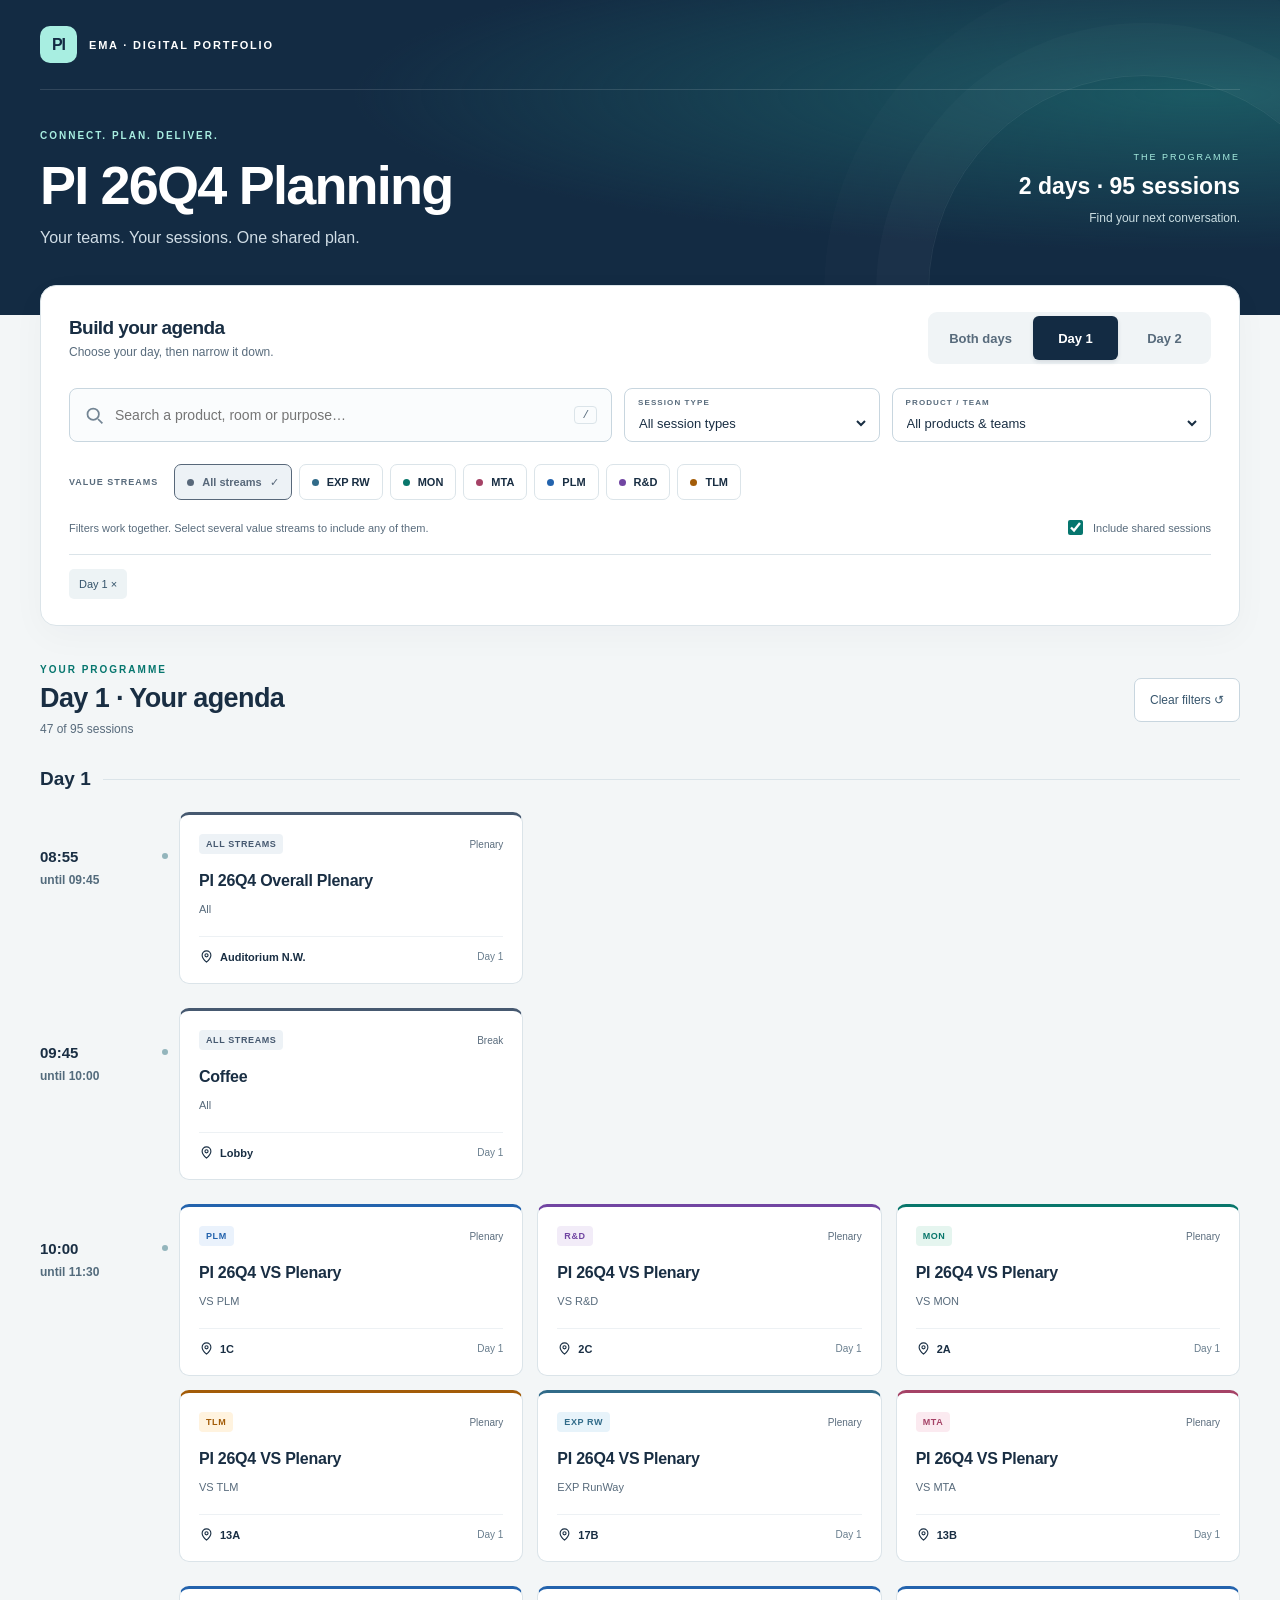
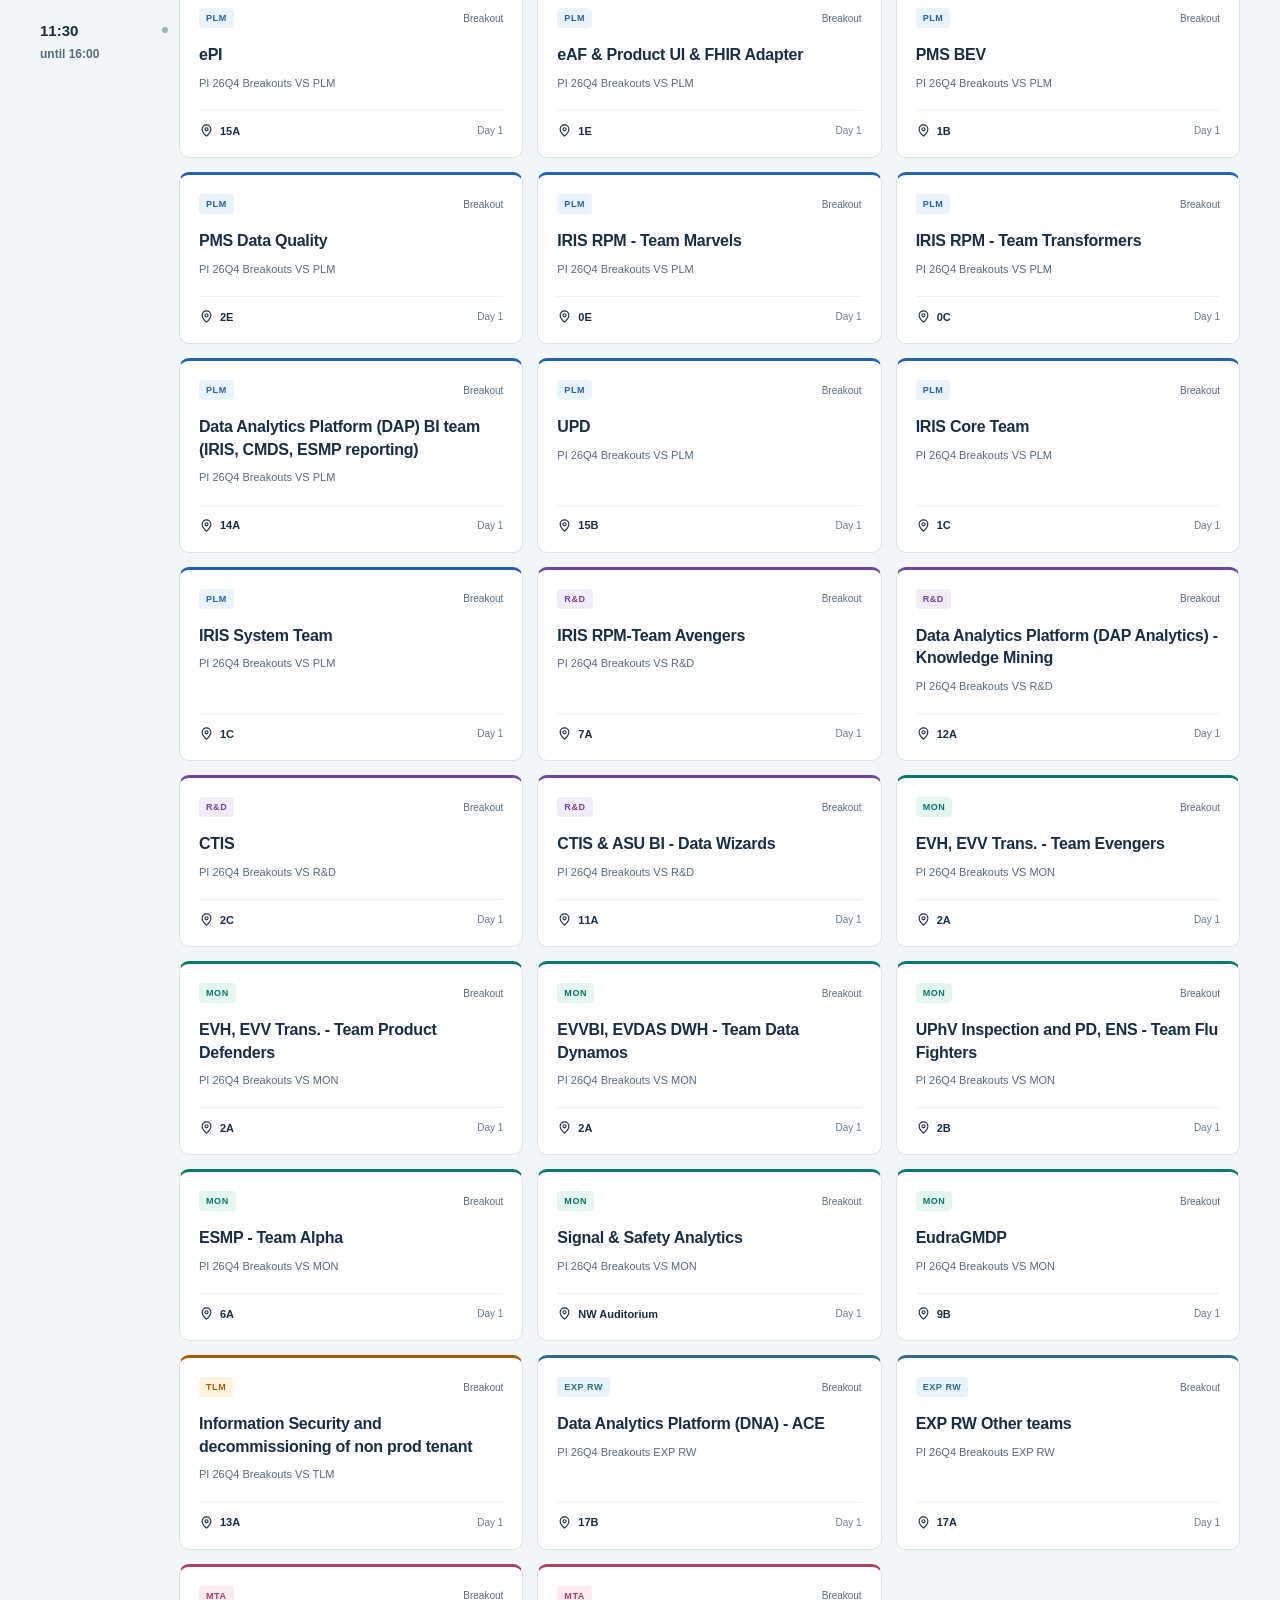
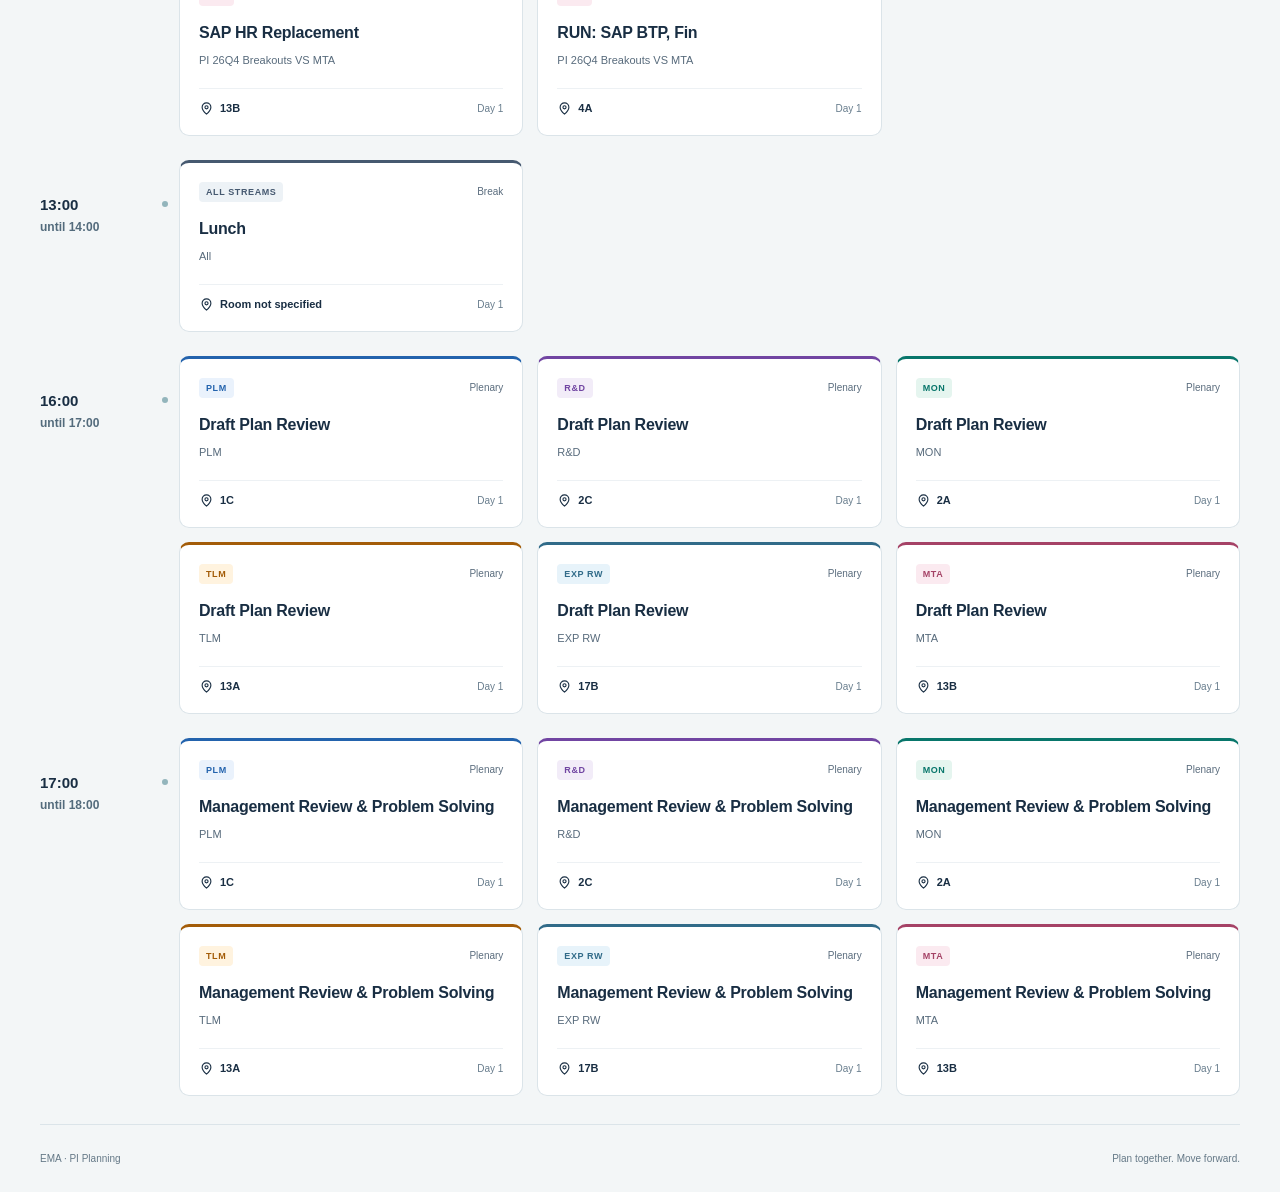
==== commit cf36a870: "Remove agenda editor link from participant navigation" ====
--- a/index.html
+++ b/index.html
@@ -3,7 +3,7 @@
 <head><meta charset="utf-8"><meta name="viewport" content="width=device-width,initial-scale=1"><meta name="theme-color" content="#132b43"><title>PI Planning Agenda</title><link rel="stylesheet" href="styles.css?v=2"><script src="agenda-filters.js" defer></script><script src="script.js?v=2" defer></script></head>
 <body>
 <a class="skip-link" href="#agenda">Skip to agenda</a>
-<header class="hero"><div class="hero-inner"><div class="topbar"><span class="brand"><span class="brand-mark" aria-hidden="true">PI</span> EMA · DIGITAL PORTFOLIO</span><a class="editor-link" href="editor.html">Edit agenda <span aria-hidden="true">↗</span></a></div><div class="hero-content"><div><p class="eyebrow">CONNECT. PLAN. DELIVER.</p><h1 id="title">PI Planning</h1><p class="intro">Your teams. Your sessions. One shared plan.</p></div><div class="event-meta"><span class="event-label">THE PROGRAMME</span><strong id="total">Loading agenda…</strong><span>Find your next conversation.</span></div></div></div></header>
+<header class="hero"><div class="hero-inner"><div class="topbar"><span class="brand"><span class="brand-mark" aria-hidden="true">PI</span> EMA · DIGITAL PORTFOLIO</span></div><div class="hero-content"><div><p class="eyebrow">CONNECT. PLAN. DELIVER.</p><h1 id="title">PI Planning</h1><p class="intro">Your teams. Your sessions. One shared plan.</p></div><div class="event-meta"><span class="event-label">THE PROGRAMME</span><strong id="total">Loading agenda…</strong><span>Find your next conversation.</span></div></div></div></header>
 <main class="page"><p id="notice" class="notice" hidden role="status"></p>
 <section class="finder" aria-label="Find sessions"><div class="finder-top"><div><h2>Build your agenda</h2><p>Choose your day, then narrow it down.</p></div><div id="dayTabs" class="day-tabs" role="group" aria-label="Day"></div></div>
 <div class="search-row"><label class="search-box"><span class="sr-only">Search sessions</span><svg aria-hidden="true" width="21" height="21" viewBox="0 0 24 24" fill="none" stroke="currentColor" stroke-width="2"><circle cx="10.5" cy="10.5" r="6.5"/><path d="m16 16 5 5"/></svg><input id="searchInput" type="search" placeholder="Search a product, room or purpose…" autocomplete="off"><kbd aria-hidden="true">/</kbd></label><label class="select-box"><span>SESSION TYPE</span><select id="typeFilter"><option value="">All session types</option></select></label><label class="select-box product-select"><span>PRODUCT / TEAM</span><select id="productFilter"><option value="">All products & teams</option></select></label></div>
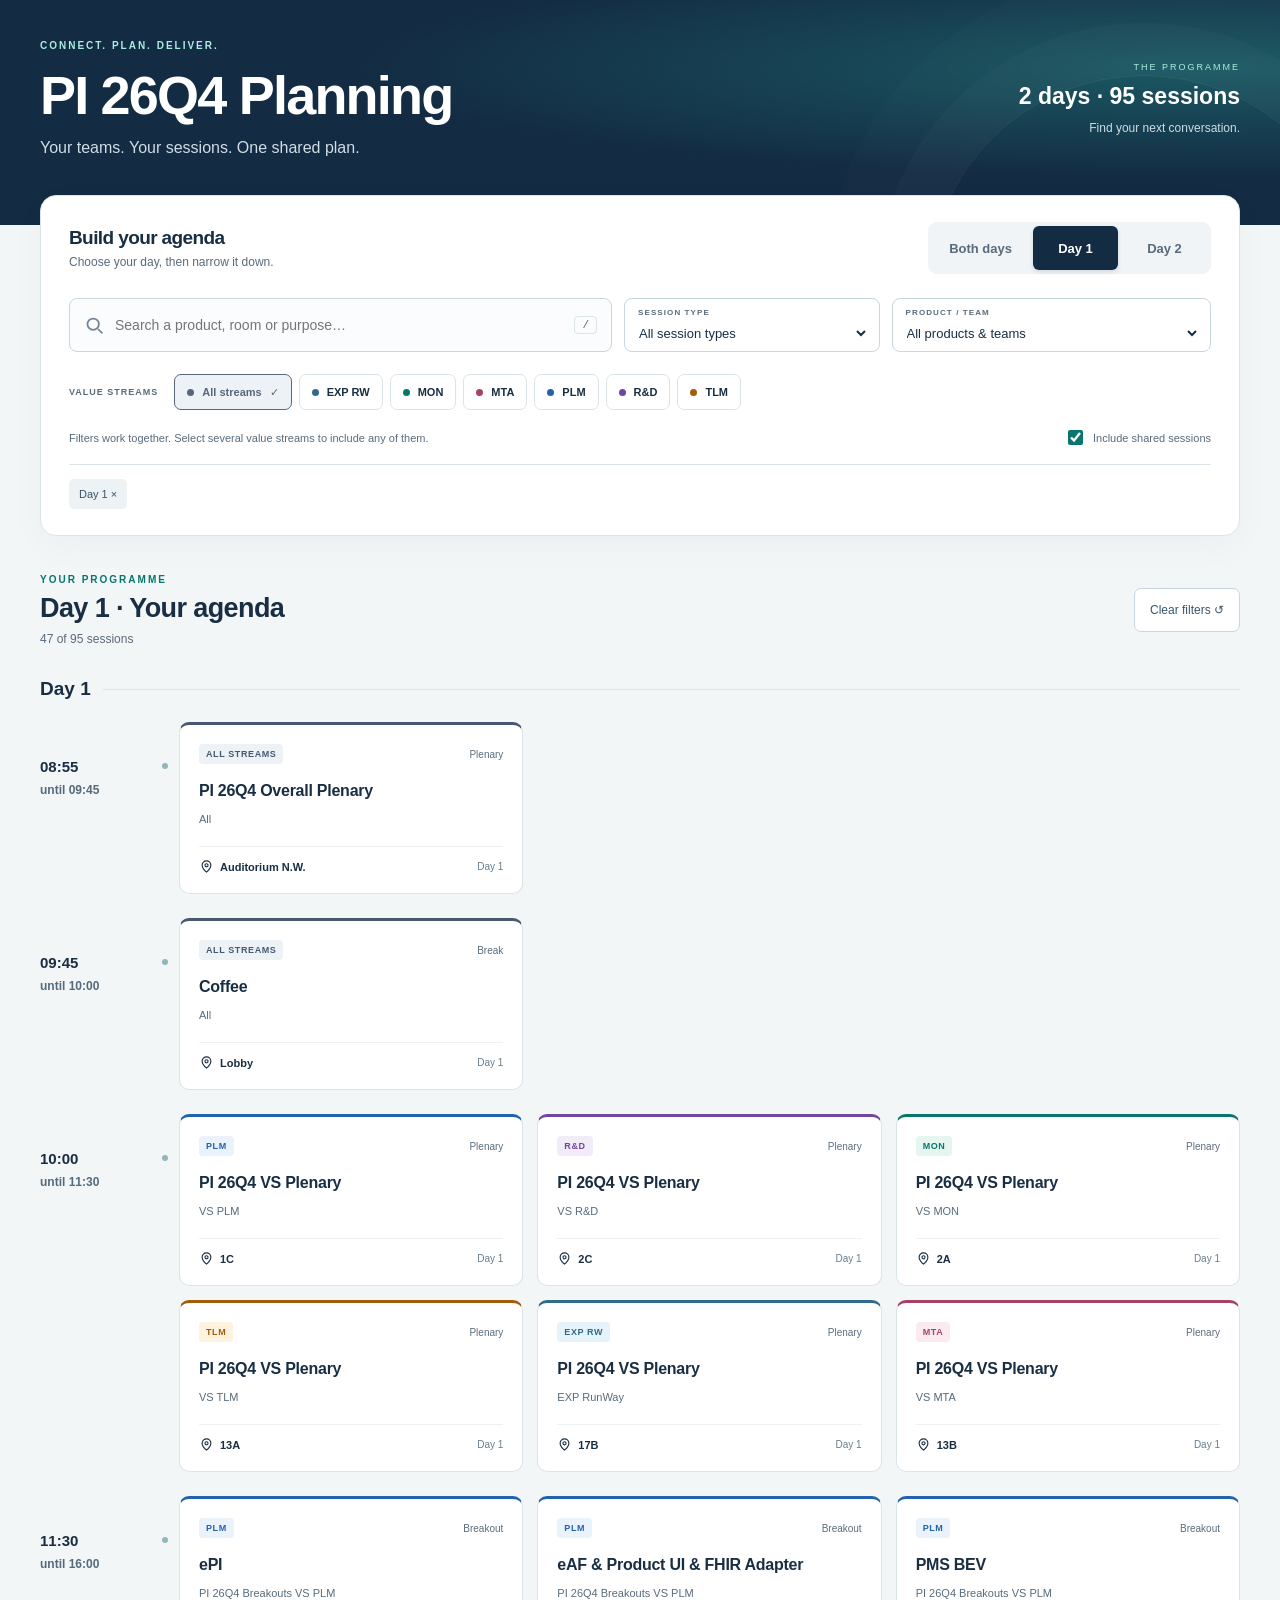
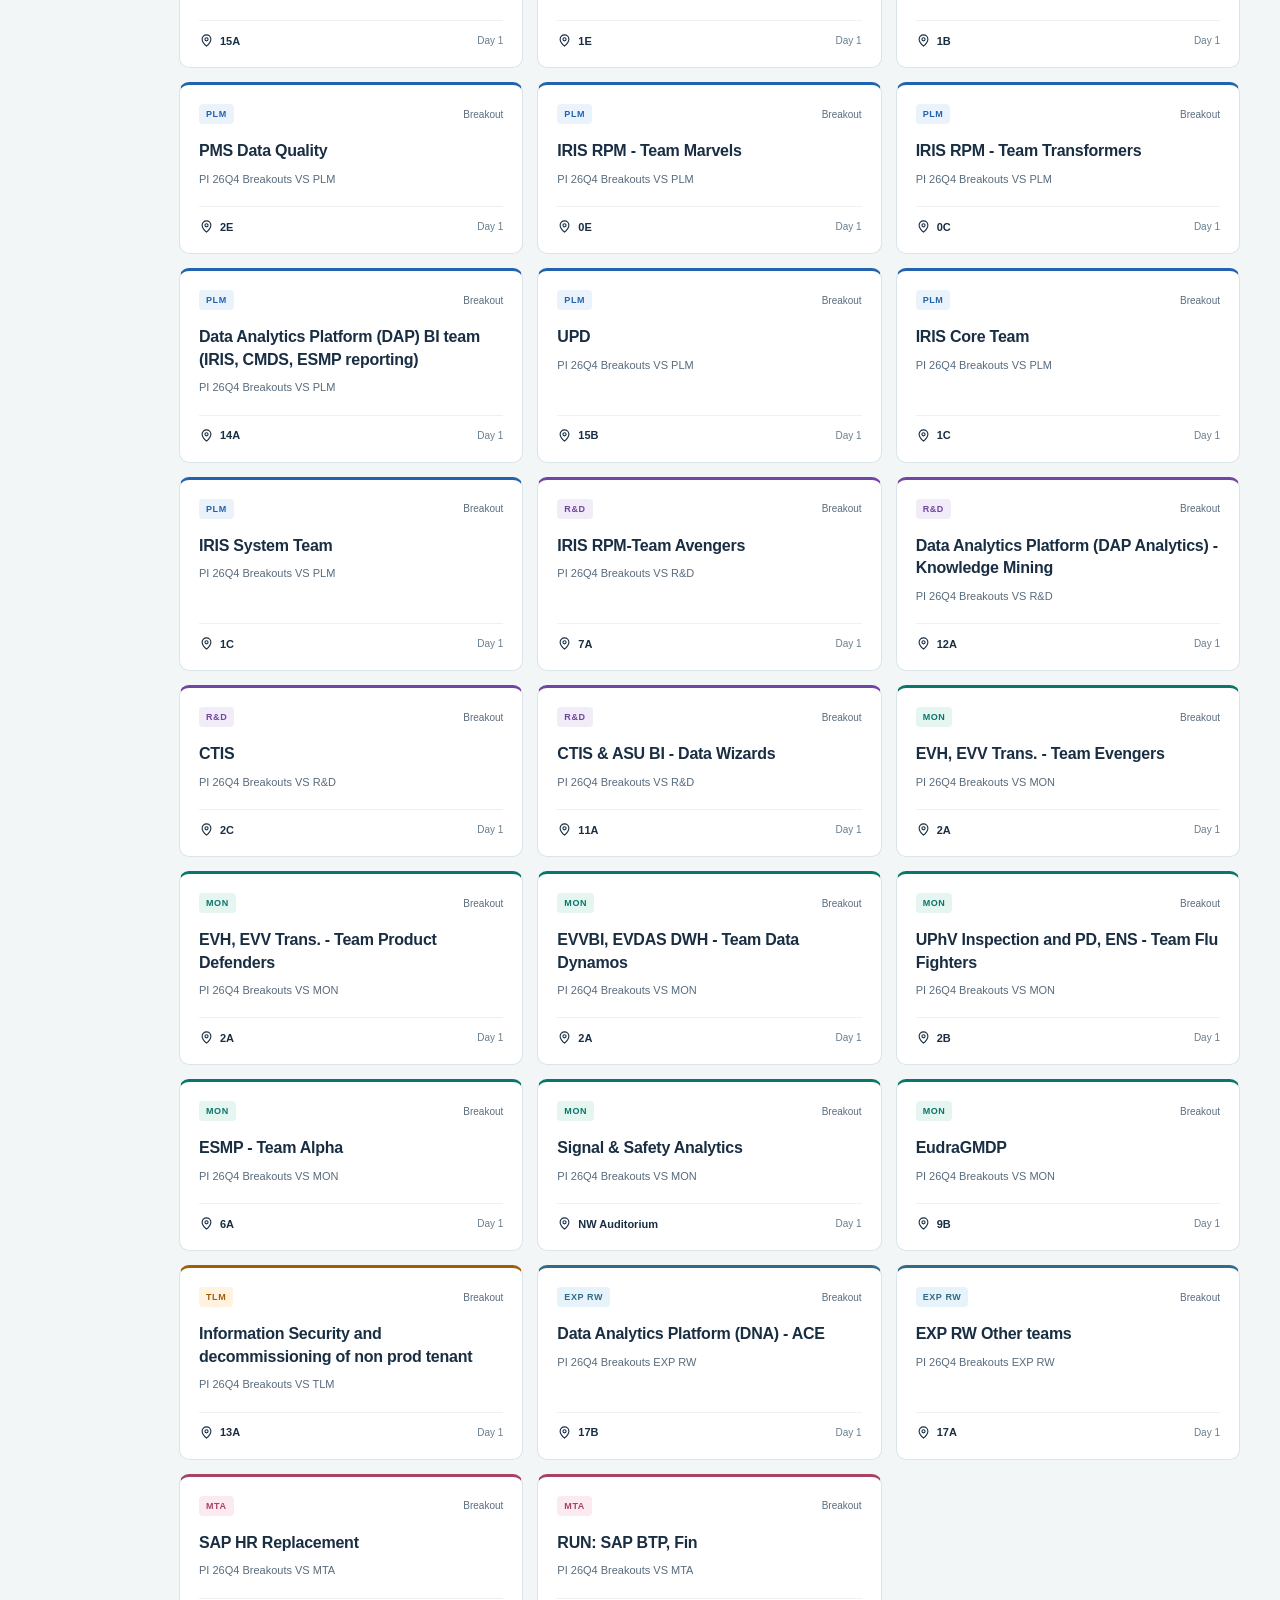
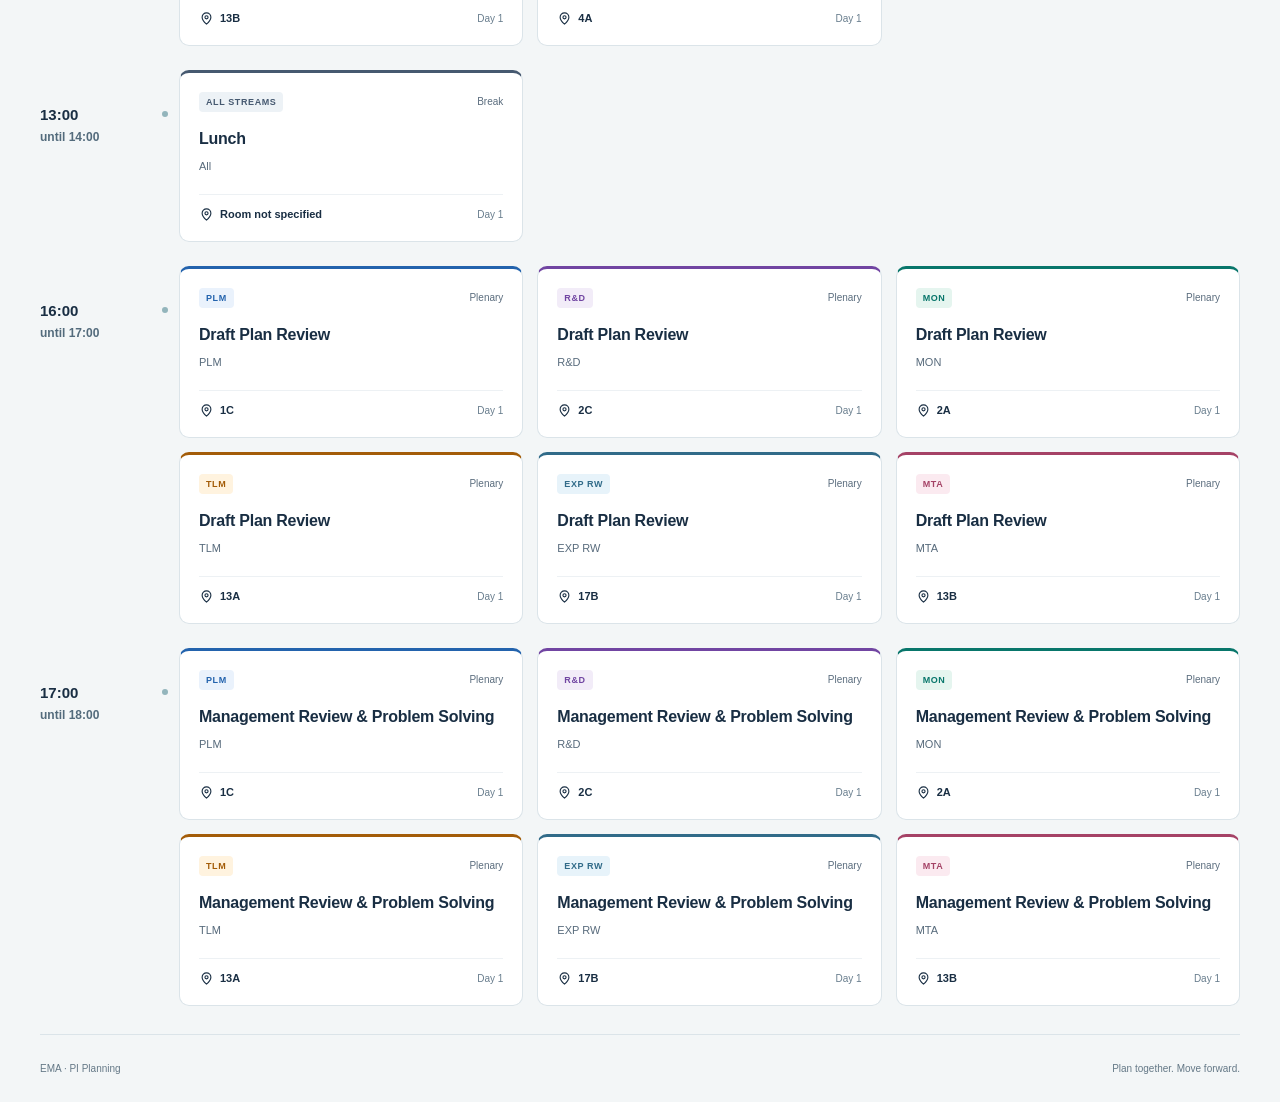
==== commit aa1e856d: "Remove portfolio branding row from agenda header" ====
--- a/index.html
+++ b/index.html
@@ -3,7 +3,7 @@
 <head><meta charset="utf-8"><meta name="viewport" content="width=device-width,initial-scale=1"><meta name="theme-color" content="#132b43"><title>PI Planning Agenda</title><link rel="stylesheet" href="styles.css?v=2"><script src="agenda-filters.js" defer></script><script src="script.js?v=2" defer></script></head>
 <body>
 <a class="skip-link" href="#agenda">Skip to agenda</a>
-<header class="hero"><div class="hero-inner"><div class="topbar"><span class="brand"><span class="brand-mark" aria-hidden="true">PI</span> EMA · DIGITAL PORTFOLIO</span></div><div class="hero-content"><div><p class="eyebrow">CONNECT. PLAN. DELIVER.</p><h1 id="title">PI Planning</h1><p class="intro">Your teams. Your sessions. One shared plan.</p></div><div class="event-meta"><span class="event-label">THE PROGRAMME</span><strong id="total">Loading agenda…</strong><span>Find your next conversation.</span></div></div></div></header>
+<header class="hero"><div class="hero-inner"><div class="hero-content"><div><p class="eyebrow">CONNECT. PLAN. DELIVER.</p><h1 id="title">PI Planning</h1><p class="intro">Your teams. Your sessions. One shared plan.</p></div><div class="event-meta"><span class="event-label">THE PROGRAMME</span><strong id="total">Loading agenda…</strong><span>Find your next conversation.</span></div></div></div></header>
 <main class="page"><p id="notice" class="notice" hidden role="status"></p>
 <section class="finder" aria-label="Find sessions"><div class="finder-top"><div><h2>Build your agenda</h2><p>Choose your day, then narrow it down.</p></div><div id="dayTabs" class="day-tabs" role="group" aria-label="Day"></div></div>
 <div class="search-row"><label class="search-box"><span class="sr-only">Search sessions</span><svg aria-hidden="true" width="21" height="21" viewBox="0 0 24 24" fill="none" stroke="currentColor" stroke-width="2"><circle cx="10.5" cy="10.5" r="6.5"/><path d="m16 16 5 5"/></svg><input id="searchInput" type="search" placeholder="Search a product, room or purpose…" autocomplete="off"><kbd aria-hidden="true">/</kbd></label><label class="select-box"><span>SESSION TYPE</span><select id="typeFilter"><option value="">All session types</option></select></label><label class="select-box product-select"><span>PRODUCT / TEAM</span><select id="productFilter"><option value="">All products & teams</option></select></label></div>
